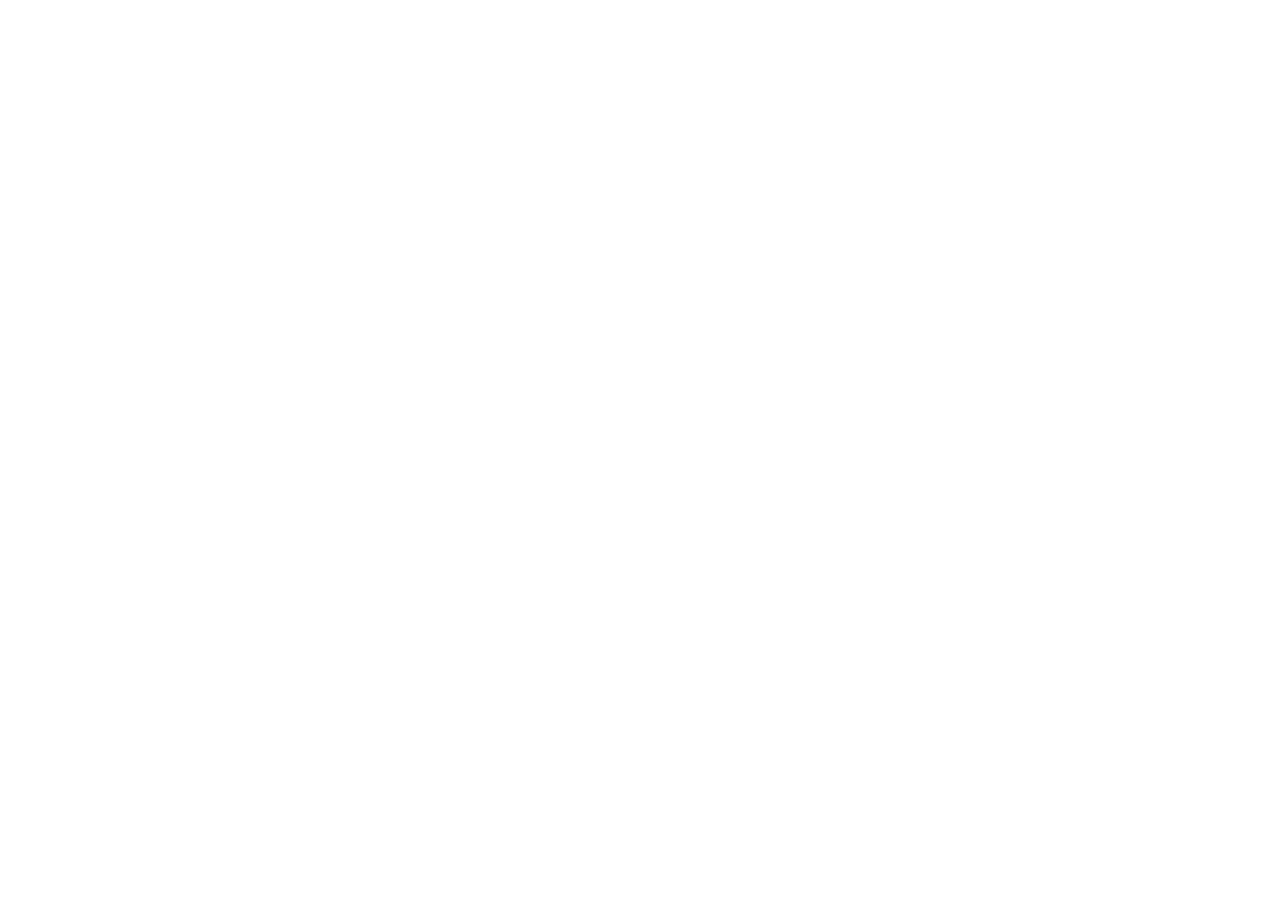
==== index.html @ 3950b856 "init project" ====
<!DOCTYPE html>
<html lang="en">

<head>
    <meta charset="UTF-8">
    <meta name="viewport" content="width=device-width, initial-scale=1.0">
    <title>Document</title>
</head>

<body>

</body>

</html>
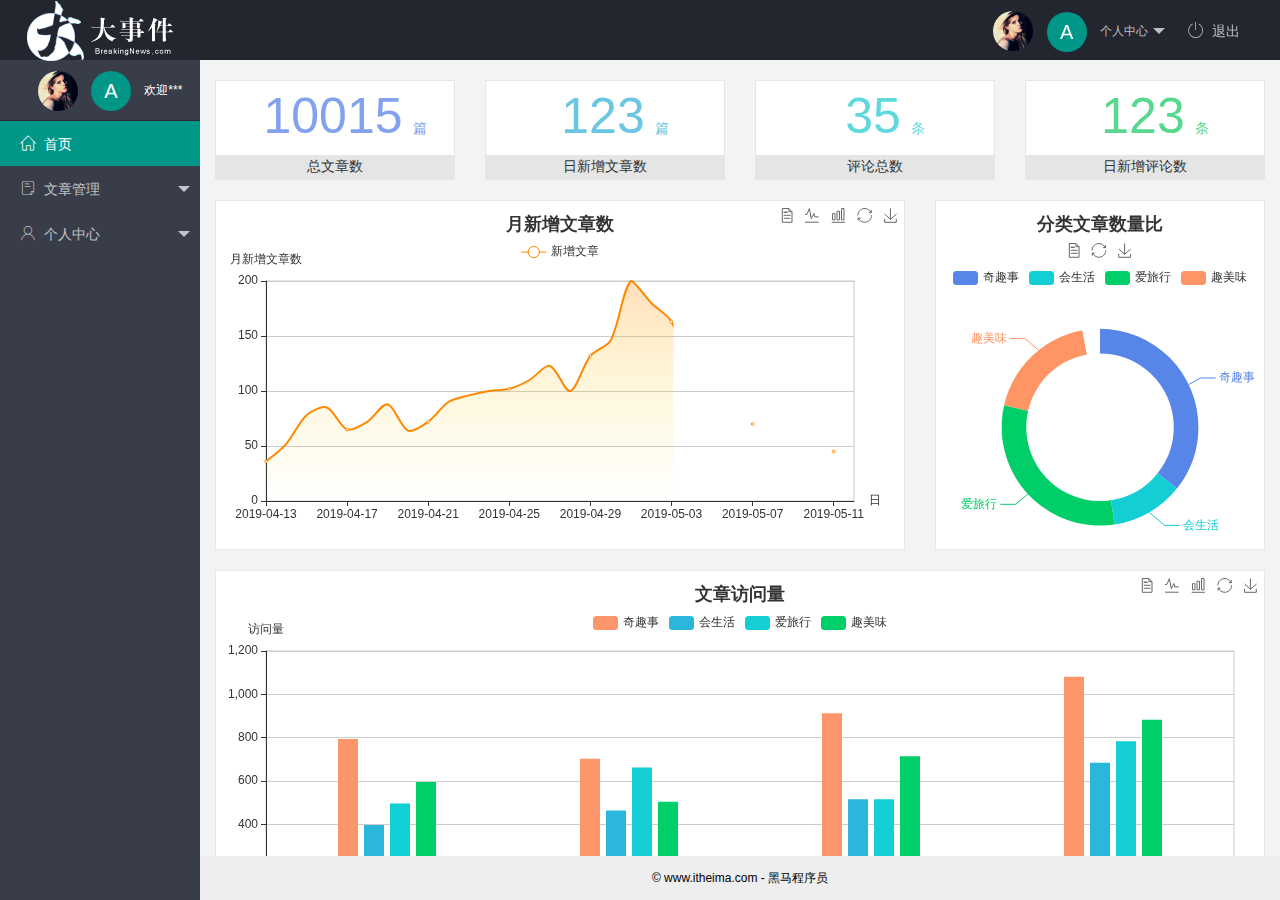
==== commit 49467308: "完成了首页功能开发" ====
--- a/index.html
+++ b/index.html
@@ -4,11 +4,87 @@
 <head>
     <meta charset="UTF-8">
     <meta name="viewport" content="width=device-width, initial-scale=1.0">
-    <title>Document</title>
+    <title>后台管理</title>
+    <!-- 导入layui的样式表 -->
+    <link rel="stylesheet" href="assets/lib/layui/css/layui.css">
+    <!-- 导入字体图标的样式 -->
+    <link rel="stylesheet" href="assets/fonts/iconfont.css">
+    <!-- 导入自己的样式表 -->
+    <link rel="stylesheet" href="assets/css/index.css">
 </head>
 
-<body>
+<body class="layui-layout-body">
+    <div class="layui-layout layui-layout-admin">
+        <div class="layui-header">
+            <div class="layui-logo">
+                <img src="assets/images/logo.png" alt="">
+            </div>
+            <!-- 头部区域（可配合layui已有的水平导航） -->
+            <ul class="layui-nav layui-layout-right">
+                <li class="layui-nav-item">
+                    <a href="javascript:;" class="userinfo">
+                        <img src="assets/images/sample.jpg" class="layui-nav-img">
+                        <span class="text-avatar">A</span> 个人中心
+                    </a>
+                    <dl class="layui-nav-child">
+                        <dd><a href="">基本资料</a></dd>
+                        <dd><a href="">更换头像</a></dd>
+                        <dd><a href="">重置密码</a></dd>
+                    </dl>
+                </li>
+                <li class="layui-nav-item"><a href="javascript:;" id="btnLogout"><span class="iconfont">&#xe865;</span>退出</a></li>
+            </ul>
+        </div>
 
+        <div class="layui-side layui-bg-black">
+            <div class="layui-side-scroll">
+                <!-- 用户头像区域 -->
+                <div class="userinfo">
+                    <img src="assets/images/sample.jpg" class="layui-nav-img">
+                    <span class="text-avatar">A</span>
+                    <span class="welcome">欢迎***</span>
+                </div>
+                <!-- 左侧导航区域（可配合layui已有的垂直导航） -->
+                <ul class="layui-nav layui-nav-tree" lay-filter="test" lay-shrink="all">
+                    <li class="layui-nav-item layui-this"><a href="home/dashboard.html" target="fm"><span class="iconfont">&#xe6a9;</span>首页</a></li>
+                    <li class="layui-nav-item">
+                        <a class="" href="javascript:;"><span class="iconfont">&#xe615;</span>文章管理</a>
+                        <dl class="layui-nav-child">
+                            <dd><a href="javascript:;"><i class="layui-icon layui-icon-app"></i> 文章类别</a></dd>
+                            <dd><a href="javascript:;"><i class="layui-icon layui-icon-app"></i>文章列表</a></dd>
+                            <dd><a href="javascript:;"><i class="layui-icon layui-icon-app"></i>发布文章</a></dd>
+                        </dl>
+                    </li>
+                    <li class="layui-nav-item">
+                        <a href="javascript:;"><span class="iconfont">&#xe614;</span>个人中心</a>
+                        <dl class="layui-nav-child">
+                            <dd><a href="javascript:;"><i class="layui-icon layui-icon-app"></i>基本资料</a></dd>
+                            <dd><a href="javascript:;"><i class="layui-icon layui-icon-app"></i>更换头像</a></dd>
+                            <dd><a href="javascript:;"><i class="layui-icon layui-icon-app"></i>重置密码</a></dd>
+                        </dl>
+                    </li>
+                </ul>
+            </div>
+        </div>
+
+        <div class="layui-body">
+            <!-- 内容主体区域 -->
+            <iframe name="fm" src="home/dashboard.html" frameborder="0"></iframe>
+        </div>
+
+        <div class="layui-footer">
+            <!-- 底部固定区域 -->
+            © www.itheima.com - 黑马程序员
+        </div>
+    </div>
+    <!-- 导入layui的js文件 -->
+    <script src="assets/lib/layui/layui.all.js"></script>
+    <!-- 导入jQuery的文件 -->
+    <script src="assets/lib/jquery.js"></script>
+    <!-- 导入自己封装的baseAPI文件 -->
+    <script src="assets/js/baseAPI.js"></script>
+    <!-- 导入自己的js文件 -->
+    <script src="assets/js/index.js"></script>
 </body>
 
 </html>--- a/assets/lib/layui/css/layui.css
+++ b/assets/lib/layui/css/layui.css
@@ -0,0 +1,2 @@
+/** layui-v2.5.5 MIT License By https://www.layui.com */
+ .layui-inline,img{display:inline-block;vertical-align:middle}h1,h2,h3,h4,h5,h6{font-weight:400}.layui-edge,.layui-header,.layui-inline,.layui-main{position:relative}.layui-body,.layui-edge,.layui-elip{overflow:hidden}.layui-btn,.layui-edge,.layui-inline,img{vertical-align:middle}.layui-btn,.layui-disabled,.layui-icon,.layui-unselect{-moz-user-select:none;-webkit-user-select:none;-ms-user-select:none}.layui-elip,.layui-form-checkbox span,.layui-form-pane .layui-form-label{text-overflow:ellipsis;white-space:nowrap}.layui-breadcrumb,.layui-tree-btnGroup{visibility:hidden}blockquote,body,button,dd,div,dl,dt,form,h1,h2,h3,h4,h5,h6,input,li,ol,p,pre,td,textarea,th,ul{margin:0;padding:0;-webkit-tap-highlight-color:rgba(0,0,0,0)}a:active,a:hover{outline:0}img{border:none}li{list-style:none}table{border-collapse:collapse;border-spacing:0}h4,h5,h6{font-size:100%}button,input,optgroup,option,select,textarea{font-family:inherit;font-size:inherit;font-style:inherit;font-weight:inherit;outline:0}pre{white-space:pre-wrap;white-space:-moz-pre-wrap;white-space:-pre-wrap;white-space:-o-pre-wrap;word-wrap:break-word}body{line-height:24px;font:14px Helvetica Neue,Helvetica,PingFang SC,Tahoma,Arial,sans-serif}hr{height:1px;margin:10px 0;border:0;clear:both}a{color:#333;text-decoration:none}a:hover{color:#777}a cite{font-style:normal;*cursor:pointer}.layui-border-box,.layui-border-box *{box-sizing:border-box}.layui-box,.layui-box *{box-sizing:content-box}.layui-clear{clear:both;*zoom:1}.layui-clear:after{content:'\20';clear:both;*zoom:1;display:block;height:0}.layui-inline{*display:inline;*zoom:1}.layui-edge{display:inline-block;width:0;height:0;border-width:6px;border-style:dashed;border-color:transparent}.layui-edge-top{top:-4px;border-bottom-color:#999;border-bottom-style:solid}.layui-edge-right{border-left-color:#999;border-left-style:solid}.layui-edge-bottom{top:2px;border-top-color:#999;border-top-style:solid}.layui-edge-left{border-right-color:#999;border-right-style:solid}.layui-disabled,.layui-disabled:hover{color:#d2d2d2!important;cursor:not-allowed!important}.layui-circle{border-radius:100%}.layui-show{display:block!important}.layui-hide{display:none!important}@font-face{font-family:layui-icon;src:url(../font/iconfont.eot?v=250);src:url(../font/iconfont.eot?v=250#iefix) format('embedded-opentype'),url(../font/iconfont.woff2?v=250) format('woff2'),url(../font/iconfont.woff?v=250) format('woff'),url(../font/iconfont.ttf?v=250) format('truetype'),url(../font/iconfont.svg?v=250#layui-icon) format('svg')}.layui-icon{font-family:layui-icon!important;font-size:16px;font-style:normal;-webkit-font-smoothing:antialiased;-moz-osx-font-smoothing:grayscale}.layui-icon-reply-fill:before{content:"\e611"}.layui-icon-set-fill:before{content:"\e614"}.layui-icon-menu-fill:before{content:"\e60f"}.layui-icon-search:before{content:"\e615"}.layui-icon-share:before{content:"\e641"}.layui-icon-set-sm:before{content:"\e620"}.layui-icon-engine:before{content:"\e628"}.layui-icon-close:before{content:"\1006"}.layui-icon-close-fill:before{content:"\1007"}.layui-icon-chart-screen:before{content:"\e629"}.layui-icon-star:before{content:"\e600"}.layui-icon-circle-dot:before{content:"\e617"}.layui-icon-chat:before{content:"\e606"}.layui-icon-release:before{content:"\e609"}.layui-icon-list:before{content:"\e60a"}.layui-icon-chart:before{content:"\e62c"}.layui-icon-ok-circle:before{content:"\1005"}.layui-icon-layim-theme:before{content:"\e61b"}.layui-icon-table:before{content:"\e62d"}.layui-icon-right:before{content:"\e602"}.layui-icon-left:before{content:"\e603"}.layui-icon-cart-simple:before{content:"\e698"}.layui-icon-face-cry:before{content:"\e69c"}.layui-icon-face-smile:before{content:"\e6af"}.layui-icon-survey:before{content:"\e6b2"}.layui-icon-tree:before{content:"\e62e"}.layui-icon-upload-circle:before{content:"\e62f"}.layui-icon-add-circle:before{content:"\e61f"}.layui-icon-download-circle:before{content:"\e601"}.layui-icon-templeate-1:before{content:"\e630"}.layui-icon-util:before{content:"\e631"}.layui-icon-face-surprised:before{content:"\e664"}.layui-icon-edit:before{content:"\e642"}.layui-icon-speaker:before{content:"\e645"}.layui-icon-down:before{content:"\e61a"}.layui-icon-file:before{content:"\e621"}.layui-icon-layouts:before{content:"\e632"}.layui-icon-rate-half:before{content:"\e6c9"}.layui-icon-add-circle-fine:before{content:"\e608"}.layui-icon-prev-circle:before{content:"\e633"}.layui-icon-read:before{content:"\e705"}.layui-icon-404:before{content:"\e61c"}.layui-icon-carousel:before{content:"\e634"}.layui-icon-help:before{content:"\e607"}.layui-icon-code-circle:before{content:"\e635"}.layui-icon-water:before{content:"\e636"}.layui-icon-username:before{content:"\e66f"}.layui-icon-find-fill:before{content:"\e670"}.layui-icon-about:before{content:"\e60b"}.layui-icon-location:before{content:"\e715"}.layui-icon-up:before{content:"\e619"}.layui-icon-pause:before{content:"\e651"}.layui-icon-date:before{content:"\e637"}.layui-icon-layim-uploadfile:before{content:"\e61d"}.layui-icon-delete:before{content:"\e640"}.layui-icon-play:before{content:"\e652"}.layui-icon-top:before{content:"\e604"}.layui-icon-friends:before{content:"\e612"}.layui-icon-refresh-3:before{content:"\e9aa"}.layui-icon-ok:before{content:"\e605"}.layui-icon-layer:before{content:"\e638"}.layui-icon-face-smile-fine:before{content:"\e60c"}.layui-icon-dollar:before{content:"\e659"}.layui-icon-group:before{content:"\e613"}.layui-icon-layim-download:before{content:"\e61e"}.layui-icon-picture-fine:before{content:"\e60d"}.layui-icon-link:before{content:"\e64c"}.layui-icon-diamond:before{content:"\e735"}.layui-icon-log:before{content:"\e60e"}.layui-icon-rate-solid:before{content:"\e67a"}.layui-icon-fonts-del:before{content:"\e64f"}.layui-icon-unlink:before{content:"\e64d"}.layui-icon-fonts-clear:before{content:"\e639"}.layui-icon-triangle-r:before{content:"\e623"}.layui-icon-circle:before{content:"\e63f"}.layui-icon-radio:before{content:"\e643"}.layui-icon-align-center:before{content:"\e647"}.layui-icon-align-right:before{content:"\e648"}.layui-icon-align-left:before{content:"\e649"}.layui-icon-loading-1:before{content:"\e63e"}.layui-icon-return:before{content:"\e65c"}.layui-icon-fonts-strong:before{content:"\e62b"}.layui-icon-upload:before{content:"\e67c"}.layui-icon-dialogue:before{content:"\e63a"}.layui-icon-video:before{content:"\e6ed"}.layui-icon-headset:before{content:"\e6fc"}.layui-icon-cellphone-fine:before{content:"\e63b"}.layui-icon-add-1:before{content:"\e654"}.layui-icon-face-smile-b:before{content:"\e650"}.layui-icon-fonts-html:before{content:"\e64b"}.layui-icon-form:before{content:"\e63c"}.layui-icon-cart:before{content:"\e657"}.layui-icon-camera-fill:before{content:"\e65d"}.layui-icon-tabs:before{content:"\e62a"}.layui-icon-fonts-code:before{content:"\e64e"}.layui-icon-fire:before{content:"\e756"}.layui-icon-set:before{content:"\e716"}.layui-icon-fonts-u:before{content:"\e646"}.layui-icon-triangle-d:before{content:"\e625"}.layui-icon-tips:before{content:"\e702"}.layui-icon-picture:before{content:"\e64a"}.layui-icon-more-vertical:before{content:"\e671"}.layui-icon-flag:before{content:"\e66c"}.layui-icon-loading:before{content:"\e63d"}.layui-icon-fonts-i:before{content:"\e644"}.layui-icon-refresh-1:before{content:"\e666"}.layui-icon-rmb:before{content:"\e65e"}.layui-icon-home:before{content:"\e68e"}.layui-icon-user:before{content:"\e770"}.layui-icon-notice:before{content:"\e667"}.layui-icon-login-weibo:before{content:"\e675"}.layui-icon-voice:before{content:"\e688"}.layui-icon-upload-drag:before{content:"\e681"}.layui-icon-login-qq:before{content:"\e676"}.layui-icon-snowflake:before{content:"\e6b1"}.layui-icon-file-b:before{content:"\e655"}.layui-icon-template:before{content:"\e663"}.layui-icon-auz:before{content:"\e672"}.layui-icon-console:before{content:"\e665"}.layui-icon-app:before{content:"\e653"}.layui-icon-prev:before{content:"\e65a"}.layui-icon-website:before{content:"\e7ae"}.layui-icon-next:before{content:"\e65b"}.layui-icon-component:before{content:"\e857"}.layui-icon-more:before{content:"\e65f"}.layui-icon-login-wechat:before{content:"\e677"}.layui-icon-shrink-right:before{content:"\e668"}.layui-icon-spread-left:before{content:"\e66b"}.layui-icon-camera:before{content:"\e660"}.layui-icon-note:before{content:"\e66e"}.layui-icon-refresh:before{content:"\e669"}.layui-icon-female:before{content:"\e661"}.layui-icon-male:before{content:"\e662"}.layui-icon-password:before{content:"\e673"}.layui-icon-senior:before{content:"\e674"}.layui-icon-theme:before{content:"\e66a"}.layui-icon-tread:before{content:"\e6c5"}.layui-icon-praise:before{content:"\e6c6"}.layui-icon-star-fill:before{content:"\e658"}.layui-icon-rate:before{content:"\e67b"}.layui-icon-template-1:before{content:"\e656"}.layui-icon-vercode:before{content:"\e679"}.layui-icon-cellphone:before{content:"\e678"}.layui-icon-screen-full:before{content:"\e622"}.layui-icon-screen-restore:before{content:"\e758"}.layui-icon-cols:before{content:"\e610"}.layui-icon-export:before{content:"\e67d"}.layui-icon-print:before{content:"\e66d"}.layui-icon-slider:before{content:"\e714"}.layui-icon-addition:before{content:"\e624"}.layui-icon-subtraction:before{content:"\e67e"}.layui-icon-service:before{content:"\e626"}.layui-icon-transfer:before{content:"\e691"}.layui-main{width:1140px;margin:0 auto}.layui-header{z-index:1000;height:60px}.layui-header a:hover{transition:all .5s;-webkit-transition:all .5s}.layui-side{position:fixed;left:0;top:0;bottom:0;z-index:999;width:200px;overflow-x:hidden}.layui-side-scroll{position:relative;width:220px;height:100%;overflow-x:hidden}.layui-body{position:absolute;left:200px;right:0;top:0;bottom:0;z-index:998;width:auto;overflow-y:auto;box-sizing:border-box}.layui-layout-body{overflow:hidden}.layui-layout-admin .layui-header{background-color:#23262E}.layui-layout-admin .layui-side{top:60px;width:200px;overflow-x:hidden}.layui-layout-admin .layui-body{position:fixed;top:60px;bottom:44px}.layui-layout-admin .layui-main{width:auto;margin:0 15px}.layui-layout-admin .layui-footer{position:fixed;left:200px;right:0;bottom:0;height:44px;line-height:44px;padding:0 15px;background-color:#eee}.layui-layout-admin .layui-logo{position:absolute;left:0;top:0;width:200px;height:100%;line-height:60px;text-align:center;color:#009688;font-size:16px}.layui-layout-admin .layui-header .layui-nav{background:0 0}.layui-layout-left{position:absolute!important;left:200px;top:0}.layui-layout-right{position:absolute!important;right:0;top:0}.layui-container{position:relative;margin:0 auto;padding:0 15px;box-sizing:border-box}.layui-fluid{position:relative;margin:0 auto;padding:0 15px}.layui-row:after,.layui-row:before{content:'';display:block;clear:both}.layui-col-lg1,.layui-col-lg10,.layui-col-lg11,.layui-col-lg12,.layui-col-lg2,.layui-col-lg3,.layui-col-lg4,.layui-col-lg5,.layui-col-lg6,.layui-col-lg7,.layui-col-lg8,.layui-col-lg9,.layui-col-md1,.layui-col-md10,.layui-col-md11,.layui-col-md12,.layui-col-md2,.layui-col-md3,.layui-col-md4,.layui-col-md5,.layui-col-md6,.layui-col-md7,.layui-col-md8,.layui-col-md9,.layui-col-sm1,.layui-col-sm10,.layui-col-sm11,.layui-col-sm12,.layui-col-sm2,.layui-col-sm3,.layui-col-sm4,.layui-col-sm5,.layui-col-sm6,.layui-col-sm7,.layui-col-sm8,.layui-col-sm9,.layui-col-xs1,.layui-col-xs10,.layui-col-xs11,.layui-col-xs12,.layui-col-xs2,.layui-col-xs3,.layui-col-xs4,.layui-col-xs5,.layui-col-xs6,.layui-col-xs7,.layui-col-xs8,.layui-col-xs9{position:relative;display:block;box-sizing:border-box}.layui-col-xs1,.layui-col-xs10,.layui-col-xs11,.layui-col-xs12,.layui-col-xs2,.layui-col-xs3,.layui-col-xs4,.layui-col-xs5,.layui-col-xs6,.layui-col-xs7,.layui-col-xs8,.layui-col-xs9{float:left}.layui-col-xs1{width:8.33333333%}.layui-col-xs2{width:16.66666667%}.layui-col-xs3{width:25%}.layui-col-xs4{width:33.33333333%}.layui-col-xs5{width:41.66666667%}.layui-col-xs6{width:50%}.layui-col-xs7{width:58.33333333%}.layui-col-xs8{width:66.66666667%}.layui-col-xs9{width:75%}.layui-col-xs10{width:83.33333333%}.layui-col-xs11{width:91.66666667%}.layui-col-xs12{width:100%}.layui-col-xs-offset1{margin-left:8.33333333%}.layui-col-xs-offset2{margin-left:16.66666667%}.layui-col-xs-offset3{margin-left:25%}.layui-col-xs-offset4{margin-left:33.33333333%}.layui-col-xs-offset5{margin-left:41.66666667%}.layui-col-xs-offset6{margin-left:50%}.layui-col-xs-offset7{margin-left:58.33333333%}.layui-col-xs-offset8{margin-left:66.66666667%}.layui-col-xs-offset9{margin-left:75%}.layui-col-xs-offset10{margin-left:83.33333333%}.layui-col-xs-offset11{margin-left:91.66666667%}.layui-col-xs-offset12{margin-left:100%}@media screen and (max-width:768px){.layui-hide-xs{display:none!important}.layui-show-xs-block{display:block!important}.layui-show-xs-inline{display:inline!important}.layui-show-xs-inline-block{display:inline-block!important}}@media screen and (min-width:768px){.layui-container{width:750px}.layui-hide-sm{display:none!important}.layui-show-sm-block{display:block!important}.layui-show-sm-inline{display:inline!important}.layui-show-sm-inline-block{display:inline-block!important}.layui-col-sm1,.layui-col-sm10,.layui-col-sm11,.layui-col-sm12,.layui-col-sm2,.layui-col-sm3,.layui-col-sm4,.layui-col-sm5,.layui-col-sm6,.layui-col-sm7,.layui-col-sm8,.layui-col-sm9{float:left}.layui-col-sm1{width:8.33333333%}.layui-col-sm2{width:16.66666667%}.layui-col-sm3{width:25%}.layui-col-sm4{width:33.33333333%}.layui-col-sm5{width:41.66666667%}.layui-col-sm6{width:50%}.layui-col-sm7{width:58.33333333%}.layui-col-sm8{width:66.66666667%}.layui-col-sm9{width:75%}.layui-col-sm10{width:83.33333333%}.layui-col-sm11{width:91.66666667%}.layui-col-sm12{width:100%}.layui-col-sm-offset1{margin-left:8.33333333%}.layui-col-sm-offset2{margin-left:16.66666667%}.layui-col-sm-offset3{margin-left:25%}.layui-col-sm-offset4{margin-left:33.33333333%}.layui-col-sm-offset5{margin-left:41.66666667%}.layui-col-sm-offset6{margin-left:50%}.layui-col-sm-offset7{margin-left:58.33333333%}.layui-col-sm-offset8{margin-left:66.66666667%}.layui-col-sm-offset9{margin-left:75%}.layui-col-sm-offset10{margin-left:83.33333333%}.layui-col-sm-offset11{margin-left:91.66666667%}.layui-col-sm-offset12{margin-left:100%}}@media screen and (min-width:992px){.layui-container{width:970px}.layui-hide-md{display:none!important}.layui-show-md-block{display:block!important}.layui-show-md-inline{display:inline!important}.layui-show-md-inline-block{display:inline-block!important}.layui-col-md1,.layui-col-md10,.layui-col-md11,.layui-col-md12,.layui-col-md2,.layui-col-md3,.layui-col-md4,.layui-col-md5,.layui-col-md6,.layui-col-md7,.layui-col-md8,.layui-col-md9{float:left}.layui-col-md1{width:8.33333333%}.layui-col-md2{width:16.66666667%}.layui-col-md3{width:25%}.layui-col-md4{width:33.33333333%}.layui-col-md5{width:41.66666667%}.layui-col-md6{width:50%}.layui-col-md7{width:58.33333333%}.layui-col-md8{width:66.66666667%}.layui-col-md9{width:75%}.layui-col-md10{width:83.33333333%}.layui-col-md11{width:91.66666667%}.layui-col-md12{width:100%}.layui-col-md-offset1{margin-left:8.33333333%}.layui-col-md-offset2{margin-left:16.66666667%}.layui-col-md-offset3{margin-left:25%}.layui-col-md-offset4{margin-left:33.33333333%}.layui-col-md-offset5{margin-left:41.66666667%}.layui-col-md-offset6{margin-left:50%}.layui-col-md-offset7{margin-left:58.33333333%}.layui-col-md-offset8{margin-left:66.66666667%}.layui-col-md-offset9{margin-left:75%}.layui-col-md-offset10{margin-left:83.33333333%}.layui-col-md-offset11{margin-left:91.66666667%}.layui-col-md-offset12{margin-left:100%}}@media screen and (min-width:1200px){.layui-container{width:1170px}.layui-hide-lg{display:none!important}.layui-show-lg-block{display:block!important}.layui-show-lg-inline{display:inline!important}.layui-show-lg-inline-block{display:inline-block!important}.layui-col-lg1,.layui-col-lg10,.layui-col-lg11,.layui-col-lg12,.layui-col-lg2,.layui-col-lg3,.layui-col-lg4,.layui-col-lg5,.layui-col-lg6,.layui-col-lg7,.layui-col-lg8,.layui-col-lg9{float:left}.layui-col-lg1{width:8.33333333%}.layui-col-lg2{width:16.66666667%}.layui-col-lg3{width:25%}.layui-col-lg4{width:33.33333333%}.layui-col-lg5{width:41.66666667%}.layui-col-lg6{width:50%}.layui-col-lg7{width:58.33333333%}.layui-col-lg8{width:66.66666667%}.layui-col-lg9{width:75%}.layui-col-lg10{width:83.33333333%}.layui-col-lg11{width:91.66666667%}.layui-col-lg12{width:100%}.layui-col-lg-offset1{margin-left:8.33333333%}.layui-col-lg-offset2{margin-left:16.66666667%}.layui-col-lg-offset3{margin-left:25%}.layui-col-lg-offset4{margin-left:33.33333333%}.layui-col-lg-offset5{margin-left:41.66666667%}.layui-col-lg-offset6{margin-left:50%}.layui-col-lg-offset7{margin-left:58.33333333%}.layui-col-lg-offset8{margin-left:66.66666667%}.layui-col-lg-offset9{margin-left:75%}.layui-col-lg-offset10{margin-left:83.33333333%}.layui-col-lg-offset11{margin-left:91.66666667%}.layui-col-lg-offset12{margin-left:100%}}.layui-col-space1{margin:-.5px}.layui-col-space1>*{padding:.5px}.layui-col-space3{margin:-1.5px}.layui-col-space3>*{padding:1.5px}.layui-col-space5{margin:-2.5px}.layui-col-space5>*{padding:2.5px}.layui-col-space8{margin:-3.5px}.layui-col-space8>*{padding:3.5px}.layui-col-space10{margin:-5px}.layui-col-space10>*{padding:5px}.layui-col-space12{margin:-6px}.layui-col-space12>*{padding:6px}.layui-col-space15{margin:-7.5px}.layui-col-space15>*{padding:7.5px}.layui-col-space18{margin:-9px}.layui-col-space18>*{padding:9px}.layui-col-space20{margin:-10px}.layui-col-space20>*{padding:10px}.layui-col-space22{margin:-11px}.layui-col-space22>*{padding:11px}.layui-col-space25{margin:-12.5px}.layui-col-space25>*{padding:12.5px}.layui-col-space30{margin:-15px}.layui-col-space30>*{padding:15px}.layui-btn,.layui-input,.layui-select,.layui-textarea,.layui-upload-button{outline:0;-webkit-appearance:none;transition:all .3s;-webkit-transition:all .3s;box-sizing:border-box}.layui-elem-quote{margin-bottom:10px;padding:15px;line-height:22px;border-left:5px solid #009688;border-radius:0 2px 2px 0;background-color:#f2f2f2}.layui-quote-nm{border-style:solid;border-width:1px 1px 1px 5px;background:0 0}.layui-elem-field{margin-bottom:10px;padding:0;border-width:1px;border-style:solid}.layui-elem-field legend{margin-left:20px;padding:0 10px;font-size:20px;font-weight:300}.layui-field-title{margin:10px 0 20px;border-width:1px 0 0}.layui-field-box{padding:10px 15px}.layui-field-title .layui-field-box{padding:10px 0}.layui-progress{position:relative;height:6px;border-radius:20px;background-color:#e2e2e2}.layui-progress-bar{position:absolute;left:0;top:0;width:0;max-width:100%;height:6px;border-radius:20px;text-align:right;background-color:#5FB878;transition:all .3s;-webkit-transition:all .3s}.layui-progress-big,.layui-progress-big .layui-progress-bar{height:18px;line-height:18px}.layui-progress-text{position:relative;top:-20px;line-height:18px;font-size:12px;color:#666}.layui-progress-big .layui-progress-text{position:static;padding:0 10px;color:#fff}.layui-collapse{border-width:1px;border-style:solid;border-radius:2px}.layui-colla-content,.layui-colla-item{border-top-width:1px;border-top-style:solid}.layui-colla-item:first-child{border-top:none}.layui-colla-title{position:relative;height:42px;line-height:42px;padding:0 15px 0 35px;color:#333;background-color:#f2f2f2;cursor:pointer;font-size:14px;overflow:hidden}.layui-colla-content{display:none;padding:10px 15px;line-height:22px;color:#666}.layui-colla-icon{position:absolute;left:15px;top:0;font-size:14px}.layui-card{margin-bottom:15px;border-radius:2px;background-color:#fff;box-shadow:0 1px 2px 0 rgba(0,0,0,.05)}.layui-card:last-child{margin-bottom:0}.layui-card-header{position:relative;height:42px;line-height:42px;padding:0 15px;border-bottom:1px solid #f6f6f6;color:#333;border-radius:2px 2px 0 0;font-size:14px}.layui-bg-black,.layui-bg-blue,.layui-bg-cyan,.layui-bg-green,.layui-bg-orange,.layui-bg-red{color:#fff!important}.layui-card-body{position:relative;padding:10px 15px;line-height:24px}.layui-card-body[pad15]{padding:15px}.layui-card-body[pad20]{padding:20px}.layui-card-body .layui-table{margin:5px 0}.layui-card .layui-tab{margin:0}.layui-panel-window{position:relative;padding:15px;border-radius:0;border-top:5px solid #E6E6E6;background-color:#fff}.layui-auxiliar-moving{position:fixed;left:0;right:0;top:0;bottom:0;width:100%;height:100%;background:0 0;z-index:9999999999}.layui-form-label,.layui-form-mid,.layui-form-select,.layui-input-block,.layui-input-inline,.layui-textarea{position:relative}.layui-bg-red{background-color:#FF5722!important}.layui-bg-orange{background-color:#FFB800!important}.layui-bg-green{background-color:#009688!important}.layui-bg-cyan{background-color:#2F4056!important}.layui-bg-blue{background-color:#1E9FFF!important}.layui-bg-black{background-color:#393D49!important}.layui-bg-gray{background-color:#eee!important;color:#666!important}.layui-badge-rim,.layui-colla-content,.layui-colla-item,.layui-collapse,.layui-elem-field,.layui-form-pane .layui-form-item[pane],.layui-form-pane .layui-form-label,.layui-input,.layui-layedit,.layui-layedit-tool,.layui-quote-nm,.layui-select,.layui-tab-bar,.layui-tab-card,.layui-tab-title,.layui-tab-title .layui-this:after,.layui-textarea{border-color:#e6e6e6}.layui-timeline-item:before,hr{background-color:#e6e6e6}.layui-text{line-height:22px;font-size:14px;color:#666}.layui-text h1,.layui-text h2,.layui-text h3{font-weight:500;color:#333}.layui-text h1{font-size:30px}.layui-text h2{font-size:24px}.layui-text h3{font-size:18px}.layui-text a:not(.layui-btn){color:#01AAED}.layui-text a:not(.layui-btn):hover{text-decoration:underline}.layui-text ul{padding:5px 0 5px 15px}.layui-text ul li{margin-top:5px;list-style-type:disc}.layui-text em,.layui-word-aux{color:#999!important;padding:0 5px!important}.layui-btn{display:inline-block;height:38px;line-height:38px;padding:0 18px;background-color:#009688;color:#fff;white-space:nowrap;text-align:center;font-size:14px;border:none;border-radius:2px;cursor:pointer}.layui-btn:hover{opacity:.8;filter:alpha(opacity=80);color:#fff}.layui-btn:active{opacity:1;filter:alpha(opacity=100)}.layui-btn+.layui-btn{margin-left:10px}.layui-btn-container{font-size:0}.layui-btn-container .layui-btn{margin-right:10px;margin-bottom:10px}.layui-btn-container .layui-btn+.layui-btn{margin-left:0}.layui-table .layui-btn-container .layui-btn{margin-bottom:9px}.layui-btn-radius{border-radius:100px}.layui-btn .layui-icon{margin-right:3px;font-size:18px;vertical-align:bottom;vertical-align:middle\9}.layui-btn-primary{border:1px solid #C9C9C9;background-color:#fff;color:#555}.layui-btn-primary:hover{border-color:#009688;color:#333}.layui-btn-normal{background-color:#1E9FFF}.layui-btn-warm{background-color:#FFB800}.layui-btn-danger{background-color:#FF5722}.layui-btn-checked{background-color:#5FB878}.layui-btn-disabled,.layui-btn-disabled:active,.layui-btn-disabled:hover{border:1px solid #e6e6e6;background-color:#FBFBFB;color:#C9C9C9;cursor:not-allowed;opacity:1}.layui-btn-lg{height:44px;line-height:44px;padding:0 25px;font-size:16px}.layui-btn-sm{height:30px;line-height:30px;padding:0 10px;font-size:12px}.layui-btn-sm i{font-size:16px!important}.layui-btn-xs{height:22px;line-height:22px;padding:0 5px;font-size:12px}.layui-btn-xs i{font-size:14px!important}.layui-btn-group{display:inline-block;vertical-align:middle;font-size:0}.layui-btn-group .layui-btn{margin-left:0!important;margin-right:0!important;border-left:1px solid rgba(255,255,255,.5);border-radius:0}.layui-btn-group .layui-btn-primary{border-left:none}.layui-btn-group .layui-btn-primary:hover{border-color:#C9C9C9;color:#009688}.layui-btn-group .layui-btn:first-child{border-left:none;border-radius:2px 0 0 2px}.layui-btn-group .layui-btn-primary:first-child{border-left:1px solid #c9c9c9}.layui-btn-group .layui-btn:last-child{border-radius:0 2px 2px 0}.layui-btn-group .layui-btn+.layui-btn{margin-left:0}.layui-btn-group+.layui-btn-group{margin-left:10px}.layui-btn-fluid{width:100%}.layui-input,.layui-select,.layui-textarea{height:38px;line-height:1.3;line-height:38px\9;border-width:1px;border-style:solid;background-color:#fff;border-radius:2px}.layui-input::-webkit-input-placeholder,.layui-select::-webkit-input-placeholder,.layui-textarea::-webkit-input-placeholder{line-height:1.3}.layui-input,.layui-textarea{display:block;width:100%;padding-left:10px}.layui-input:hover,.layui-textarea:hover{border-color:#D2D2D2!important}.layui-input:focus,.layui-textarea:focus{border-color:#C9C9C9!important}.layui-textarea{min-height:100px;height:auto;line-height:20px;padding:6px 10px;resize:vertical}.layui-select{padding:0 10px}.layui-form input[type=checkbox],.layui-form input[type=radio],.layui-form select{display:none}.layui-form [lay-ignore]{display:initial}.layui-form-item{margin-bottom:15px;clear:both;*zoom:1}.layui-form-item:after{content:'\20';clear:both;*zoom:1;display:block;height:0}.layui-form-label{float:left;display:block;padding:9px 15px;width:80px;font-weight:400;line-height:20px;text-align:right}.layui-form-label-col{display:block;float:none;padding:9px 0;line-height:20px;text-align:left}.layui-form-item .layui-inline{margin-bottom:5px;margin-right:10px}.layui-input-block{margin-left:110px;min-height:36px}.layui-input-inline{display:inline-block;vertical-align:middle}.layui-form-item .layui-input-inline{float:left;width:190px;margin-right:10px}.layui-form-text .layui-input-inline{width:auto}.layui-form-mid{float:left;display:block;padding:9px 0!important;line-height:20px;margin-right:10px}.layui-form-danger+.layui-form-select .layui-input,.layui-form-danger:focus{border-color:#FF5722!important}.layui-form-select .layui-input{padding-right:30px;cursor:pointer}.layui-form-select .layui-edge{position:absolute;right:10px;top:50%;margin-top:-3px;cursor:pointer;border-width:6px;border-top-color:#c2c2c2;border-top-style:solid;transition:all .3s;-webkit-transition:all .3s}.layui-form-select dl{display:none;position:absolute;left:0;top:42px;padding:5px 0;z-index:899;min-width:100%;border:1px solid #d2d2d2;max-height:300px;overflow-y:auto;background-color:#fff;border-radius:2px;box-shadow:0 2px 4px rgba(0,0,0,.12);box-sizing:border-box}.layui-form-select dl dd,.layui-form-select dl dt{padding:0 10px;line-height:36px;white-space:nowrap;overflow:hidden;text-overflow:ellipsis}.layui-form-select dl dt{font-size:12px;color:#999}.layui-form-select dl dd{cursor:pointer}.layui-form-select dl dd:hover{background-color:#f2f2f2;-webkit-transition:.5s all;transition:.5s all}.layui-form-select .layui-select-group dd{padding-left:20px}.layui-form-select dl dd.layui-select-tips{padding-left:10px!important;color:#999}.layui-form-select dl dd.layui-this{background-color:#5FB878;color:#fff}.layui-form-checkbox,.layui-form-select dl dd.layui-disabled{background-color:#fff}.layui-form-selected dl{display:block}.layui-form-checkbox,.layui-form-checkbox *,.layui-form-switch{display:inline-block;vertical-align:middle}.layui-form-selected .layui-edge{margin-top:-9px;-webkit-transform:rotate(180deg);transform:rotate(180deg);margin-top:-3px\9}:root .layui-form-selected .layui-edge{margin-top:-9px\0/IE9}.layui-form-selectup dl{top:auto;bottom:42px}.layui-select-none{margin:5px 0;text-align:center;color:#999}.layui-select-disabled .layui-disabled{border-color:#eee!important}.layui-select-disabled .layui-edge{border-top-color:#d2d2d2}.layui-form-checkbox{position:relative;height:30px;line-height:30px;margin-right:10px;padding-right:30px;cursor:pointer;font-size:0;-webkit-transition:.1s linear;transition:.1s linear;box-sizing:border-box}.layui-form-checkbox span{padding:0 10px;height:100%;font-size:14px;border-radius:2px 0 0 2px;background-color:#d2d2d2;color:#fff;overflow:hidden}.layui-form-checkbox:hover span{background-color:#c2c2c2}.layui-form-checkbox i{position:absolute;right:0;top:0;width:30px;height:28px;border:1px solid #d2d2d2;border-left:none;border-radius:0 2px 2px 0;color:#fff;font-size:20px;text-align:center}.layui-form-checkbox:hover i{border-color:#c2c2c2;color:#c2c2c2}.layui-form-checked,.layui-form-checked:hover{border-color:#5FB878}.layui-form-checked span,.layui-form-checked:hover span{background-color:#5FB878}.layui-form-checked i,.layui-form-checked:hover i{color:#5FB878}.layui-form-item .layui-form-checkbox{margin-top:4px}.layui-form-checkbox[lay-skin=primary]{height:auto!important;line-height:normal!important;min-width:18px;min-height:18px;border:none!important;margin-right:0;padding-left:28px;padding-right:0;background:0 0}.layui-form-checkbox[lay-skin=primary] span{padding-left:0;padding-right:15px;line-height:18px;background:0 0;color:#666}.layui-form-checkbox[lay-skin=primary] i{right:auto;left:0;width:16px;height:16px;line-height:16px;border:1px solid #d2d2d2;font-size:12px;border-radius:2px;background-color:#fff;-webkit-transition:.1s linear;transition:.1s linear}.layui-form-checkbox[lay-skin=primary]:hover i{border-color:#5FB878;color:#fff}.layui-form-checked[lay-skin=primary] i{border-color:#5FB878!important;background-color:#5FB878;color:#fff}.layui-checkbox-disbaled[lay-skin=primary] span{background:0 0!important;color:#c2c2c2}.layui-checkbox-disbaled[lay-skin=primary]:hover i{border-color:#d2d2d2}.layui-form-item .layui-form-checkbox[lay-skin=primary]{margin-top:10px}.layui-form-switch{position:relative;height:22px;line-height:22px;min-width:35px;padding:0 5px;margin-top:8px;border:1px solid #d2d2d2;border-radius:20px;cursor:pointer;background-color:#fff;-webkit-transition:.1s linear;transition:.1s linear}.layui-form-switch i{position:absolute;left:5px;top:3px;width:16px;height:16px;border-radius:20px;background-color:#d2d2d2;-webkit-transition:.1s linear;transition:.1s linear}.layui-form-switch em{position:relative;top:0;width:25px;margin-left:21px;padding:0!important;text-align:center!important;color:#999!important;font-style:normal!important;font-size:12px}.layui-form-onswitch{border-color:#5FB878;background-color:#5FB878}.layui-checkbox-disbaled,.layui-checkbox-disbaled i{border-color:#e2e2e2!important}.layui-form-onswitch i{left:100%;margin-left:-21px;background-color:#fff}.layui-form-onswitch em{margin-left:5px;margin-right:21px;color:#fff!important}.layui-checkbox-disbaled span{background-color:#e2e2e2!important}.layui-checkbox-disbaled:hover i{color:#fff!important}[lay-radio]{display:none}.layui-form-radio,.layui-form-radio *{display:inline-block;vertical-align:middle}.layui-form-radio{line-height:28px;margin:6px 10px 0 0;padding-right:10px;cursor:pointer;font-size:0}.layui-form-radio *{font-size:14px}.layui-form-radio>i{margin-right:8px;font-size:22px;color:#c2c2c2}.layui-form-radio>i:hover,.layui-form-radioed>i{color:#5FB878}.layui-radio-disbaled>i{color:#e2e2e2!important}.layui-form-pane .layui-form-label{width:110px;padding:8px 15px;height:38px;line-height:20px;border-width:1px;border-style:solid;border-radius:2px 0 0 2px;text-align:center;background-color:#FBFBFB;overflow:hidden;box-sizing:border-box}.layui-form-pane .layui-input-inline{margin-left:-1px}.layui-form-pane .layui-input-block{margin-left:110px;left:-1px}.layui-form-pane .layui-input{border-radius:0 2px 2px 0}.layui-form-pane .layui-form-text .layui-form-label{float:none;width:100%;border-radius:2px;box-sizing:border-box;text-align:left}.layui-form-pane .layui-form-text .layui-input-inline{display:block;margin:0;top:-1px;clear:both}.layui-form-pane .layui-form-text .layui-input-block{margin:0;left:0;top:-1px}.layui-form-pane .layui-form-text .layui-textarea{min-height:100px;border-radius:0 0 2px 2px}.layui-form-pane .layui-form-checkbox{margin:4px 0 4px 10px}.layui-form-pane .layui-form-radio,.layui-form-pane .layui-form-switch{margin-top:6px;margin-left:10px}.layui-form-pane .layui-form-item[pane]{position:relative;border-width:1px;border-style:solid}.layui-form-pane .layui-form-item[pane] .layui-form-label{position:absolute;left:0;top:0;height:100%;border-width:0 1px 0 0}.layui-form-pane .layui-form-item[pane] .layui-input-inline{margin-left:110px}@media screen and (max-width:450px){.layui-form-item .layui-form-label{text-overflow:ellipsis;overflow:hidden;white-space:nowrap}.layui-form-item .layui-inline{display:block;margin-right:0;margin-bottom:20px;clear:both}.layui-form-item .layui-inline:after{content:'\20';clear:both;display:block;height:0}.layui-form-item .layui-input-inline{display:block;float:none;left:-3px;width:auto;margin:0 0 10px 112px}.layui-form-item .layui-input-inline+.layui-form-mid{margin-left:110px;top:-5px;padding:0}.layui-form-item .layui-form-checkbox{margin-right:5px;margin-bottom:5px}}.layui-layedit{border-width:1px;border-style:solid;border-radius:2px}.layui-layedit-tool{padding:3px 5px;border-bottom-width:1px;border-bottom-style:solid;font-size:0}.layedit-tool-fixed{position:fixed;top:0;border-top:1px solid #e2e2e2}.layui-layedit-tool .layedit-tool-mid,.layui-layedit-tool .layui-icon{display:inline-block;vertical-align:middle;text-align:center;font-size:14px}.layui-layedit-tool .layui-icon{position:relative;width:32px;height:30px;line-height:30px;margin:3px 5px;color:#777;cursor:pointer;border-radius:2px}.layui-layedit-tool .layui-icon:hover{color:#393D49}.layui-layedit-tool .layui-icon:active{color:#000}.layui-layedit-tool .layedit-tool-active{background-color:#e2e2e2;color:#000}.layui-layedit-tool .layui-disabled,.layui-layedit-tool .layui-disabled:hover{color:#d2d2d2;cursor:not-allowed}.layui-layedit-tool .layedit-tool-mid{width:1px;height:18px;margin:0 10px;background-color:#d2d2d2}.layedit-tool-html{width:50px!important;font-size:30px!important}.layedit-tool-b,.layedit-tool-code,.layedit-tool-help{font-size:16px!important}.layedit-tool-d,.layedit-tool-face,.layedit-tool-image,.layedit-tool-unlink{font-size:18px!important}.layedit-tool-image input{position:absolute;font-size:0;left:0;top:0;width:100%;height:100%;opacity:.01;filter:Alpha(opacity=1);cursor:pointer}.layui-layedit-iframe iframe{display:block;width:100%}#LAY_layedit_code{overflow:hidden}.layui-laypage{display:inline-block;*display:inline;*zoom:1;vertical-align:middle;margin:10px 0;font-size:0}.layui-laypage>a:first-child,.layui-laypage>a:first-child em{border-radius:2px 0 0 2px}.layui-laypage>a:last-child,.layui-laypage>a:last-child em{border-radius:0 2px 2px 0}.layui-laypage>:first-child{margin-left:0!important}.layui-laypage>:last-child{margin-right:0!important}.layui-laypage a,.layui-laypage button,.layui-laypage input,.layui-laypage select,.layui-laypage span{border:1px solid #e2e2e2}.layui-laypage a,.layui-laypage span{display:inline-block;*display:inline;*zoom:1;vertical-align:middle;padding:0 15px;height:28px;line-height:28px;margin:0 -1px 5px 0;background-color:#fff;color:#333;font-size:12px}.layui-flow-more a *,.layui-laypage input,.layui-table-view select[lay-ignore]{display:inline-block}.layui-laypage a:hover{color:#009688}.layui-laypage em{font-style:normal}.layui-laypage .layui-laypage-spr{color:#999;font-weight:700}.layui-laypage a{text-decoration:none}.layui-laypage .layui-laypage-curr{position:relative}.layui-laypage .layui-laypage-curr em{position:relative;color:#fff}.layui-laypage .layui-laypage-curr .layui-laypage-em{position:absolute;left:-1px;top:-1px;padding:1px;width:100%;height:100%;background-color:#009688}.layui-laypage-em{border-radius:2px}.layui-laypage-next em,.layui-laypage-prev em{font-family:Sim sun;font-size:16px}.layui-laypage .layui-laypage-count,.layui-laypage .layui-laypage-limits,.layui-laypage .layui-laypage-refresh,.layui-laypage .layui-laypage-skip{margin-left:10px;margin-right:10px;padding:0;border:none}.layui-laypage .layui-laypage-limits,.layui-laypage .layui-laypage-refresh{vertical-align:top}.layui-laypage .layui-laypage-refresh i{font-size:18px;cursor:pointer}.layui-laypage select{height:22px;padding:3px;border-radius:2px;cursor:pointer}.layui-laypage .layui-laypage-skip{height:30px;line-height:30px;color:#999}.layui-laypage button,.layui-laypage input{height:30px;line-height:30px;border-radius:2px;vertical-align:top;background-color:#fff;box-sizing:border-box}.layui-laypage input{width:40px;margin:0 10px;padding:0 3px;text-align:center}.layui-laypage input:focus,.layui-laypage select:focus{border-color:#009688!important}.layui-laypage button{margin-left:10px;padding:0 10px;cursor:pointer}.layui-table,.layui-table-view{margin:10px 0}.layui-flow-more{margin:10px 0;text-align:center;color:#999;font-size:14px}.layui-flow-more a{height:32px;line-height:32px}.layui-flow-more a *{vertical-align:top}.layui-flow-more a cite{padding:0 20px;border-radius:3px;background-color:#eee;color:#333;font-style:normal}.layui-flow-more a cite:hover{opacity:.8}.layui-flow-more a i{font-size:30px;color:#737383}.layui-table{width:100%;background-color:#fff;color:#666}.layui-table tr{transition:all .3s;-webkit-transition:all .3s}.layui-table th{text-align:left;font-weight:400}.layui-table tbody tr:hover,.layui-table thead tr,.layui-table-click,.layui-table-header,.layui-table-hover,.layui-table-mend,.layui-table-patch,.layui-table-tool,.layui-table-total,.layui-table-total tr,.layui-table[lay-even] tr:nth-child(even){background-color:#f2f2f2}.layui-table td,.layui-table th,.layui-table-col-set,.layui-table-fixed-r,.layui-table-grid-down,.layui-table-header,.layui-table-page,.layui-table-tips-main,.layui-table-tool,.layui-table-total,.layui-table-view,.layui-table[lay-skin=line],.layui-table[lay-skin=row]{border-width:1px;border-style:solid;border-color:#e6e6e6}.layui-table td,.layui-table th{position:relative;padding:9px 15px;min-height:20px;line-height:20px;font-size:14px}.layui-table[lay-skin=line] td,.layui-table[lay-skin=line] th{border-width:0 0 1px}.layui-table[lay-skin=row] td,.layui-table[lay-skin=row] th{border-width:0 1px 0 0}.layui-table[lay-skin=nob] td,.layui-table[lay-skin=nob] th{border:none}.layui-table img{max-width:100px}.layui-table[lay-size=lg] td,.layui-table[lay-size=lg] th{padding:15px 30px}.layui-table-view .layui-table[lay-size=lg] .layui-table-cell{height:40px;line-height:40px}.layui-table[lay-size=sm] td,.layui-table[lay-size=sm] th{font-size:12px;padding:5px 10px}.layui-table-view .layui-table[lay-size=sm] .layui-table-cell{height:20px;line-height:20px}.layui-table[lay-data]{display:none}.layui-table-box{position:relative;overflow:hidden}.layui-table-view .layui-table{position:relative;width:auto;margin:0}.layui-table-view .layui-table[lay-skin=line]{border-width:0 1px 0 0}.layui-table-view .layui-table[lay-skin=row]{border-width:0 0 1px}.layui-table-view .layui-table td,.layui-table-view .layui-table th{padding:5px 0;border-top:none;border-left:none}.layui-table-view .layui-table th.layui-unselect .layui-table-cell span{cursor:pointer}.layui-table-view .layui-table td{cursor:default}.layui-table-view .layui-table td[data-edit=text]{cursor:text}.layui-table-view .layui-form-checkbox[lay-skin=primary] i{width:18px;height:18px}.layui-table-view .layui-form-radio{line-height:0;padding:0}.layui-table-view .layui-form-radio>i{margin:0;font-size:20px}.layui-table-init{position:absolute;left:0;top:0;width:100%;height:100%;text-align:center;z-index:110}.layui-table-init .layui-icon{position:absolute;left:50%;top:50%;margin:-15px 0 0 -15px;font-size:30px;color:#c2c2c2}.layui-table-header{border-width:0 0 1px;overflow:hidden}.layui-table-header .layui-table{margin-bottom:-1px}.layui-table-tool .layui-inline[lay-event]{position:relative;width:26px;height:26px;padding:5px;line-height:16px;margin-right:10px;text-align:center;color:#333;border:1px solid #ccc;cursor:pointer;-webkit-transition:.5s all;transition:.5s all}.layui-table-tool .layui-inline[lay-event]:hover{border:1px solid #999}.layui-table-tool-temp{padding-right:120px}.layui-table-tool-self{position:absolute;right:17px;top:10px}.layui-table-tool .layui-table-tool-self .layui-inline[lay-event]{margin:0 0 0 10px}.layui-table-tool-panel{position:absolute;top:29px;left:-1px;padding:5px 0;min-width:150px;min-height:40px;border:1px solid #d2d2d2;text-align:left;overflow-y:auto;background-color:#fff;box-shadow:0 2px 4px rgba(0,0,0,.12)}.layui-table-cell,.layui-table-tool-panel li{overflow:hidden;text-overflow:ellipsis;white-space:nowrap}.layui-table-tool-panel li{padding:0 10px;line-height:30px;-webkit-transition:.5s all;transition:.5s all}.layui-table-tool-panel li .layui-form-checkbox[lay-skin=primary]{width:100%;padding-left:28px}.layui-table-tool-panel li:hover{background-color:#f2f2f2}.layui-table-tool-panel li .layui-form-checkbox[lay-skin=primary] i{position:absolute;left:0;top:0}.layui-table-tool-panel li .layui-form-checkbox[lay-skin=primary] span{padding:0}.layui-table-tool .layui-table-tool-self .layui-table-tool-panel{left:auto;right:-1px}.layui-table-col-set{position:absolute;right:0;top:0;width:20px;height:100%;border-width:0 0 0 1px;background-color:#fff}.layui-table-sort{width:10px;height:20px;margin-left:5px;cursor:pointer!important}.layui-table-sort .layui-edge{position:absolute;left:5px;border-width:5px}.layui-table-sort .layui-table-sort-asc{top:3px;border-top:none;border-bottom-style:solid;border-bottom-color:#b2b2b2}.layui-table-sort .layui-table-sort-asc:hover{border-bottom-color:#666}.layui-table-sort .layui-table-sort-desc{bottom:5px;border-bottom:none;border-top-style:solid;border-top-color:#b2b2b2}.layui-table-sort .layui-table-sort-desc:hover{border-top-color:#666}.layui-table-sort[lay-sort=asc] .layui-table-sort-asc{border-bottom-color:#000}.layui-table-sort[lay-sort=desc] .layui-table-sort-desc{border-top-color:#000}.layui-table-cell{height:28px;line-height:28px;padding:0 15px;position:relative;box-sizing:border-box}.layui-table-cell .layui-form-checkbox[lay-skin=primary]{top:-1px;padding:0}.layui-table-cell .layui-table-link{color:#01AAED}.laytable-cell-checkbox,.laytable-cell-numbers,.laytable-cell-radio,.laytable-cell-space{padding:0;text-align:center}.layui-table-body{position:relative;overflow:auto;margin-right:-1px;margin-bottom:-1px}.layui-table-body .layui-none{line-height:26px;padding:15px;text-align:center;color:#999}.layui-table-fixed{position:absolute;left:0;top:0;z-index:101}.layui-table-fixed .layui-table-body{overflow:hidden}.layui-table-fixed-l{box-shadow:0 -1px 8px rgba(0,0,0,.08)}.layui-table-fixed-r{left:auto;right:-1px;border-width:0 0 0 1px;box-shadow:-1px 0 8px rgba(0,0,0,.08)}.layui-table-fixed-r .layui-table-header{position:relative;overflow:visible}.layui-table-mend{position:absolute;right:-49px;top:0;height:100%;width:50px}.layui-table-tool{position:relative;z-index:890;width:100%;min-height:50px;line-height:30px;padding:10px 15px;border-width:0 0 1px}.layui-table-tool .layui-btn-container{margin-bottom:-10px}.layui-table-page,.layui-table-total{border-width:1px 0 0;margin-bottom:-1px;overflow:hidden}.layui-table-page{position:relative;width:100%;padding:7px 7px 0;height:41px;font-size:12px;white-space:nowrap}.layui-table-page>div{height:26px}.layui-table-page .layui-laypage{margin:0}.layui-table-page .layui-laypage a,.layui-table-page .layui-laypage span{height:26px;line-height:26px;margin-bottom:10px;border:none;background:0 0}.layui-table-page .layui-laypage a,.layui-table-page .layui-laypage span.layui-laypage-curr{padding:0 12px}.layui-table-page .layui-laypage span{margin-left:0;padding:0}.layui-table-page .layui-laypage .layui-laypage-prev{margin-left:-7px!important}.layui-table-page .layui-laypage .layui-laypage-curr .layui-laypage-em{left:0;top:0;padding:0}.layui-table-page .layui-laypage button,.layui-table-page .layui-laypage input{height:26px;line-height:26px}.layui-table-page .layui-laypage input{width:40px}.layui-table-page .layui-laypage button{padding:0 10px}.layui-table-page select{height:18px}.layui-table-patch .layui-table-cell{padding:0;width:30px}.layui-table-edit{position:absolute;left:0;top:0;width:100%;height:100%;padding:0 14px 1px;border-radius:0;box-shadow:1px 1px 20px rgba(0,0,0,.15)}.layui-table-edit:focus{border-color:#5FB878!important}select.layui-table-edit{padding:0 0 0 10px;border-color:#C9C9C9}.layui-table-view .layui-form-checkbox,.layui-table-view .layui-form-radio,.layui-table-view .layui-form-switch{top:0;margin:0;box-sizing:content-box}.layui-table-view .layui-form-checkbox{top:-1px;height:26px;line-height:26px}.layui-table-view .layui-form-checkbox i{height:26px}.layui-table-grid .layui-table-cell{overflow:visible}.layui-table-grid-down{position:absolute;top:0;right:0;width:26px;height:100%;padding:5px 0;border-width:0 0 0 1px;text-align:center;background-color:#fff;color:#999;cursor:pointer}.layui-table-grid-down .layui-icon{position:absolute;top:50%;left:50%;margin:-8px 0 0 -8px}.layui-table-grid-down:hover{background-color:#fbfbfb}body .layui-table-tips .layui-layer-content{background:0 0;padding:0;box-shadow:0 1px 6px rgba(0,0,0,.12)}.layui-table-tips-main{margin:-44px 0 0 -1px;max-height:150px;padding:8px 15px;font-size:14px;overflow-y:scroll;background-color:#fff;color:#666}.layui-table-tips-c{position:absolute;right:-3px;top:-13px;width:20px;height:20px;padding:3px;cursor:pointer;background-color:#666;border-radius:50%;color:#fff}.layui-table-tips-c:hover{background-color:#777}.layui-table-tips-c:before{position:relative;right:-2px}.layui-upload-file{display:none!important;opacity:.01;filter:Alpha(opacity=1)}.layui-upload-drag,.layui-upload-form,.layui-upload-wrap{display:inline-block}.layui-upload-list{margin:10px 0}.layui-upload-choose{padding:0 10px;color:#999}.layui-upload-drag{position:relative;padding:30px;border:1px dashed #e2e2e2;background-color:#fff;text-align:center;cursor:pointer;color:#999}.layui-upload-drag .layui-icon{font-size:50px;color:#009688}.layui-upload-drag[lay-over]{border-color:#009688}.layui-upload-iframe{position:absolute;width:0;height:0;border:0;visibility:hidden}.layui-upload-wrap{position:relative;vertical-align:middle}.layui-upload-wrap .layui-upload-file{display:block!important;position:absolute;left:0;top:0;z-index:10;font-size:100px;width:100%;height:100%;opacity:.01;filter:Alpha(opacity=1);cursor:pointer}.layui-transfer-active,.layui-transfer-box{display:inline-block;vertical-align:middle}.layui-transfer-box,.layui-transfer-header,.layui-transfer-search{border-width:0;border-style:solid;border-color:#e6e6e6}.layui-transfer-box{position:relative;border-width:1px;width:200px;height:360px;border-radius:2px;background-color:#fff}.layui-transfer-box .layui-form-checkbox{width:100%;margin:0!important}.layui-transfer-header{height:38px;line-height:38px;padding:0 10px;border-bottom-width:1px}.layui-transfer-search{position:relative;padding:10px;border-bottom-width:1px}.layui-transfer-search .layui-input{height:32px;padding-left:30px;font-size:12px}.layui-transfer-search .layui-icon-search{position:absolute;left:20px;top:50%;margin-top:-8px;color:#666}.layui-transfer-active{margin:0 15px}.layui-transfer-active .layui-btn{display:block;margin:0;padding:0 15px;background-color:#5FB878;border-color:#5FB878;color:#fff}.layui-transfer-active .layui-btn-disabled{background-color:#FBFBFB;border-color:#e6e6e6;color:#C9C9C9}.layui-transfer-active .layui-btn:first-child{margin-bottom:15px}.layui-transfer-active .layui-btn .layui-icon{margin:0;font-size:14px!important}.layui-transfer-data{padding:5px 0;overflow:auto}.layui-transfer-data li{height:32px;line-height:32px;padding:0 10px}.layui-transfer-data li:hover{background-color:#f2f2f2;transition:.5s all}.layui-transfer-data .layui-none{padding:15px 10px;text-align:center;color:#999}.layui-nav{position:relative;padding:0 20px;background-color:#393D49;color:#fff;border-radius:2px;font-size:0;box-sizing:border-box}.layui-nav *{font-size:14px}.layui-nav .layui-nav-item{position:relative;display:inline-block;*display:inline;*zoom:1;vertical-align:middle;line-height:60px}.layui-nav .layui-nav-item a{display:block;padding:0 20px;color:#fff;color:rgba(255,255,255,.7);transition:all .3s;-webkit-transition:all .3s}.layui-nav .layui-this:after,.layui-nav-bar,.layui-nav-tree .layui-nav-itemed:after{position:absolute;left:0;top:0;width:0;height:5px;background-color:#5FB878;transition:all .2s;-webkit-transition:all .2s}.layui-nav-bar{z-index:1000}.layui-nav .layui-nav-item a:hover,.layui-nav .layui-this a{color:#fff}.layui-nav .layui-this:after{content:'';top:auto;bottom:0;width:100%}.layui-nav-img{width:30px;height:30px;margin-right:10px;border-radius:50%}.layui-nav .layui-nav-more{content:'';width:0;height:0;border-style:solid dashed dashed;border-color:#fff transparent transparent;overflow:hidden;cursor:pointer;transition:all .2s;-webkit-transition:all .2s;position:absolute;top:50%;right:3px;margin-top:-3px;border-width:6px;border-top-color:rgba(255,255,255,.7)}.layui-nav .layui-nav-mored,.layui-nav-itemed>a .layui-nav-more{margin-top:-9px;border-style:dashed dashed solid;border-color:transparent transparent #fff}.layui-nav-child{display:none;position:absolute;left:0;top:65px;min-width:100%;line-height:36px;padding:5px 0;box-shadow:0 2px 4px rgba(0,0,0,.12);border:1px solid #d2d2d2;background-color:#fff;z-index:100;border-radius:2px;white-space:nowrap}.layui-nav .layui-nav-child a{color:#333}.layui-nav .layui-nav-child a:hover{background-color:#f2f2f2;color:#000}.layui-nav-child dd{position:relative}.layui-nav .layui-nav-child dd.layui-this a,.layui-nav-child dd.layui-this{background-color:#5FB878;color:#fff}.layui-nav-child dd.layui-this:after{display:none}.layui-nav-tree{width:200px;padding:0}.layui-nav-tree .layui-nav-item{display:block;width:100%;line-height:45px}.layui-nav-tree .layui-nav-item a{position:relative;height:45px;line-height:45px;text-overflow:ellipsis;overflow:hidden;white-space:nowrap}.layui-nav-tree .layui-nav-item a:hover{background-color:#4E5465}.layui-nav-tree .layui-nav-bar{width:5px;height:0;background-color:#009688}.layui-nav-tree .layui-nav-child dd.layui-this,.layui-nav-tree .layui-nav-child dd.layui-this a,.layui-nav-tree .layui-this,.layui-nav-tree .layui-this>a,.layui-nav-tree .layui-this>a:hover{background-color:#009688;color:#fff}.layui-nav-tree .layui-this:after{display:none}.layui-nav-itemed>a,.layui-nav-tree .layui-nav-title a,.layui-nav-tree .layui-nav-title a:hover{color:#fff!important}.layui-nav-tree .layui-nav-child{position:relative;z-index:0;top:0;border:none;box-shadow:none}.layui-nav-tree .layui-nav-child a{height:40px;line-height:40px;color:#fff;color:rgba(255,255,255,.7)}.layui-nav-tree .layui-nav-child,.layui-nav-tree .layui-nav-child a:hover{background:0 0;color:#fff}.layui-nav-tree .layui-nav-more{right:10px}.layui-nav-itemed>.layui-nav-child{display:block;padding:0;background-color:rgba(0,0,0,.3)!important}.layui-nav-itemed>.layui-nav-child>.layui-this>.layui-nav-child{display:block}.layui-nav-side{position:fixed;top:0;bottom:0;left:0;overflow-x:hidden;z-index:999}.layui-bg-blue .layui-nav-bar,.layui-bg-blue .layui-nav-itemed:after,.layui-bg-blue .layui-this:after{background-color:#93D1FF}.layui-bg-blue .layui-nav-child dd.layui-this{background-color:#1E9FFF}.layui-bg-blue .layui-nav-itemed>a,.layui-nav-tree.layui-bg-blue .layui-nav-title a,.layui-nav-tree.layui-bg-blue .layui-nav-title a:hover{background-color:#007DDB!important}.layui-breadcrumb{font-size:0}.layui-breadcrumb>*{font-size:14px}.layui-breadcrumb a{color:#999!important}.layui-breadcrumb a:hover{color:#5FB878!important}.layui-breadcrumb a cite{color:#666;font-style:normal}.layui-breadcrumb span[lay-separator]{margin:0 10px;color:#999}.layui-tab{margin:10px 0;text-align:left!important}.layui-tab[overflow]>.layui-tab-title{overflow:hidden}.layui-tab-title{position:relative;left:0;height:40px;white-space:nowrap;font-size:0;border-bottom-width:1px;border-bottom-style:solid;transition:all .2s;-webkit-transition:all .2s}.layui-tab-title li{display:inline-block;*display:inline;*zoom:1;vertical-align:middle;font-size:14px;transition:all .2s;-webkit-transition:all .2s;position:relative;line-height:40px;min-width:65px;padding:0 15px;text-align:center;cursor:pointer}.layui-tab-title li a{display:block}.layui-tab-title .layui-this{color:#000}.layui-tab-title .layui-this:after{position:absolute;left:0;top:0;content:'';width:100%;height:41px;border-width:1px;border-style:solid;border-bottom-color:#fff;border-radius:2px 2px 0 0;box-sizing:border-box;pointer-events:none}.layui-tab-bar{position:absolute;right:0;top:0;z-index:10;width:30px;height:39px;line-height:39px;border-width:1px;border-style:solid;border-radius:2px;text-align:center;background-color:#fff;cursor:pointer}.layui-tab-bar .layui-icon{position:relative;display:inline-block;top:3px;transition:all .3s;-webkit-transition:all .3s}.layui-tab-item{display:none}.layui-tab-more{padding-right:30px;height:auto!important;white-space:normal!important}.layui-tab-more li.layui-this:after{border-bottom-color:#e2e2e2;border-radius:2px}.layui-tab-more .layui-tab-bar .layui-icon{top:-2px;top:3px\9;-webkit-transform:rotate(180deg);transform:rotate(180deg)}:root .layui-tab-more .layui-tab-bar .layui-icon{top:-2px\0/IE9}.layui-tab-content{padding:10px}.layui-tab-title li .layui-tab-close{position:relative;display:inline-block;width:18px;height:18px;line-height:20px;margin-left:8px;top:1px;text-align:center;font-size:14px;color:#c2c2c2;transition:all .2s;-webkit-transition:all .2s}.layui-tab-title li .layui-tab-close:hover{border-radius:2px;background-color:#FF5722;color:#fff}.layui-tab-brief>.layui-tab-title .layui-this{color:#009688}.layui-tab-brief>.layui-tab-more li.layui-this:after,.layui-tab-brief>.layui-tab-title .layui-this:after{border:none;border-radius:0;border-bottom:2px solid #5FB878}.layui-tab-brief[overflow]>.layui-tab-title .layui-this:after{top:-1px}.layui-tab-card{border-width:1px;border-style:solid;border-radius:2px;box-shadow:0 2px 5px 0 rgba(0,0,0,.1)}.layui-tab-card>.layui-tab-title{background-color:#f2f2f2}.layui-tab-card>.layui-tab-title li{margin-right:-1px;margin-left:-1px}.layui-tab-card>.layui-tab-title .layui-this{background-color:#fff}.layui-tab-card>.layui-tab-title .layui-this:after{border-top:none;border-width:1px;border-bottom-color:#fff}.layui-tab-card>.layui-tab-title .layui-tab-bar{height:40px;line-height:40px;border-radius:0;border-top:none;border-right:none}.layui-tab-card>.layui-tab-more .layui-this{background:0 0;color:#5FB878}.layui-tab-card>.layui-tab-more .layui-this:after{border:none}.layui-timeline{padding-left:5px}.layui-timeline-item{position:relative;padding-bottom:20px}.layui-timeline-axis{position:absolute;left:-5px;top:0;z-index:10;width:20px;height:20px;line-height:20px;background-color:#fff;color:#5FB878;border-radius:50%;text-align:center;cursor:pointer}.layui-timeline-axis:hover{color:#FF5722}.layui-timeline-item:before{content:'';position:absolute;left:5px;top:0;z-index:0;width:1px;height:100%}.layui-timeline-item:last-child:before{display:none}.layui-timeline-item:first-child:before{display:block}.layui-timeline-content{padding-left:25px}.layui-timeline-title{position:relative;margin-bottom:10px}.layui-badge,.layui-badge-dot,.layui-badge-rim{position:relative;display:inline-block;padding:0 6px;font-size:12px;text-align:center;background-color:#FF5722;color:#fff;border-radius:2px}.layui-badge{height:18px;line-height:18px}.layui-badge-dot{width:8px;height:8px;padding:0;border-radius:50%}.layui-badge-rim{height:18px;line-height:18px;border-width:1px;border-style:solid;background-color:#fff;color:#666}.layui-btn .layui-badge,.layui-btn .layui-badge-dot{margin-left:5px}.layui-nav .layui-badge,.layui-nav .layui-badge-dot{position:absolute;top:50%;margin:-8px 6px 0}.layui-tab-title .layui-badge,.layui-tab-title .layui-badge-dot{left:5px;top:-2px}.layui-carousel{position:relative;left:0;top:0;background-color:#f8f8f8}.layui-carousel>[carousel-item]{position:relative;width:100%;height:100%;overflow:hidden}.layui-carousel>[carousel-item]:before{position:absolute;content:'\e63d';left:50%;top:50%;width:100px;line-height:20px;margin:-10px 0 0 -50px;text-align:center;color:#c2c2c2;font-family:layui-icon!important;font-size:30px;font-style:normal;-webkit-font-smoothing:antialiased;-moz-osx-font-smoothing:grayscale}.layui-carousel>[carousel-item]>*{display:none;position:absolute;left:0;top:0;width:100%;height:100%;background-color:#f8f8f8;transition-duration:.3s;-webkit-transition-duration:.3s}.layui-carousel-updown>*{-webkit-transition:.3s ease-in-out up;transition:.3s ease-in-out up}.layui-carousel-arrow{display:none\9;opacity:0;position:absolute;left:10px;top:50%;margin-top:-18px;width:36px;height:36px;line-height:36px;text-align:center;font-size:20px;border:0;border-radius:50%;background-color:rgba(0,0,0,.2);color:#fff;-webkit-transition-duration:.3s;transition-duration:.3s;cursor:pointer}.layui-carousel-arrow[lay-type=add]{left:auto!important;right:10px}.layui-carousel:hover .layui-carousel-arrow[lay-type=add],.layui-carousel[lay-arrow=always] .layui-carousel-arrow[lay-type=add]{right:20px}.layui-carousel[lay-arrow=always] .layui-carousel-arrow{opacity:1;left:20px}.layui-carousel[lay-arrow=none] .layui-carousel-arrow{display:none}.layui-carousel-arrow:hover,.layui-carousel-ind ul:hover{background-color:rgba(0,0,0,.35)}.layui-carousel:hover .layui-carousel-arrow{display:block\9;opacity:1;left:20px}.layui-carousel-ind{position:relative;top:-35px;width:100%;line-height:0!important;text-align:center;font-size:0}.layui-carousel[lay-indicator=outside]{margin-bottom:30px}.layui-carousel[lay-indicator=outside] .layui-carousel-ind{top:10px}.layui-carousel[lay-indicator=outside] .layui-carousel-ind ul{background-color:rgba(0,0,0,.5)}.layui-carousel[lay-indicator=none] .layui-carousel-ind{display:none}.layui-carousel-ind ul{display:inline-block;padding:5px;background-color:rgba(0,0,0,.2);border-radius:10px;-webkit-transition-duration:.3s;transition-duration:.3s}.layui-carousel-ind li{display:inline-block;width:10px;height:10px;margin:0 3px;font-size:14px;background-color:#e2e2e2;background-color:rgba(255,255,255,.5);border-radius:50%;cursor:pointer;-webkit-transition-duration:.3s;transition-duration:.3s}.layui-carousel-ind li:hover{background-color:rgba(255,255,255,.7)}.layui-carousel-ind li.layui-this{background-color:#fff}.layui-carousel>[carousel-item]>.layui-carousel-next,.layui-carousel>[carousel-item]>.layui-carousel-prev,.layui-carousel>[carousel-item]>.layui-this{display:block}.layui-carousel>[carousel-item]>.layui-this{left:0}.layui-carousel>[carousel-item]>.layui-carousel-prev{left:-100%}.layui-carousel>[carousel-item]>.layui-carousel-next{left:100%}.layui-carousel>[carousel-item]>.layui-carousel-next.layui-carousel-left,.layui-carousel>[carousel-item]>.layui-carousel-prev.layui-carousel-right{left:0}.layui-carousel>[carousel-item]>.layui-this.layui-carousel-left{left:-100%}.layui-carousel>[carousel-item]>.layui-this.layui-carousel-right{left:100%}.layui-carousel[lay-anim=updown] .layui-carousel-arrow{left:50%!important;top:20px;margin:0 0 0 -18px}.layui-carousel[lay-anim=updown]>[carousel-item]>*,.layui-carousel[lay-anim=fade]>[carousel-item]>*{left:0!important}.layui-carousel[lay-anim=updown] .layui-carousel-arrow[lay-type=add]{top:auto!important;bottom:20px}.layui-carousel[lay-anim=updown] .layui-carousel-ind{position:absolute;top:50%;right:20px;width:auto;height:auto}.layui-carousel[lay-anim=updown] .layui-carousel-ind ul{padding:3px 5px}.layui-carousel[lay-anim=updown] .layui-carousel-ind li{display:block;margin:6px 0}.layui-carousel[lay-anim=updown]>[carousel-item]>.layui-this{top:0}.layui-carousel[lay-anim=updown]>[carousel-item]>.layui-carousel-prev{top:-100%}.layui-carousel[lay-anim=updown]>[carousel-item]>.layui-carousel-next{top:100%}.layui-carousel[lay-anim=updown]>[carousel-item]>.layui-carousel-next.layui-carousel-left,.layui-carousel[lay-anim=updown]>[carousel-item]>.layui-carousel-prev.layui-carousel-right{top:0}.layui-carousel[lay-anim=updown]>[carousel-item]>.layui-this.layui-carousel-left{top:-100%}.layui-carousel[lay-anim=updown]>[carousel-item]>.layui-this.layui-carousel-right{top:100%}.layui-carousel[lay-anim=fade]>[carousel-item]>.layui-carousel-next,.layui-carousel[lay-anim=fade]>[carousel-item]>.layui-carousel-prev{opacity:0}.layui-carousel[lay-anim=fade]>[carousel-item]>.layui-carousel-next.layui-carousel-left,.layui-carousel[lay-anim=fade]>[carousel-item]>.layui-carousel-prev.layui-carousel-right{opacity:1}.layui-carousel[lay-anim=fade]>[carousel-item]>.layui-this.layui-carousel-left,.layui-carousel[lay-anim=fade]>[carousel-item]>.layui-this.layui-carousel-right{opacity:0}.layui-fixbar{position:fixed;right:15px;bottom:15px;z-index:999999}.layui-fixbar li{width:50px;height:50px;line-height:50px;margin-bottom:1px;text-align:center;cursor:pointer;font-size:30px;background-color:#9F9F9F;color:#fff;border-radius:2px;opacity:.95}.layui-fixbar li:hover{opacity:.85}.layui-fixbar li:active{opacity:1}.layui-fixbar .layui-fixbar-top{display:none;font-size:40px}body .layui-util-face{border:none;background:0 0}body .layui-util-face .layui-layer-content{padding:0;background-color:#fff;color:#666;box-shadow:none}.layui-util-face .layui-layer-TipsG{display:none}.layui-util-face ul{position:relative;width:372px;padding:10px;border:1px solid #D9D9D9;background-color:#fff;box-shadow:0 0 20px rgba(0,0,0,.2)}.layui-util-face ul li{cursor:pointer;float:left;border:1px solid #e8e8e8;height:22px;width:26px;overflow:hidden;margin:-1px 0 0 -1px;padding:4px 2px;text-align:center}.layui-util-face ul li:hover{position:relative;z-index:2;border:1px solid #eb7350;background:#fff9ec}.layui-code{position:relative;margin:10px 0;padding:15px;line-height:20px;border:1px solid #ddd;border-left-width:6px;background-color:#F2F2F2;color:#333;font-family:Courier New;font-size:12px}.layui-rate,.layui-rate *{display:inline-block;vertical-align:middle}.layui-rate{padding:10px 5px 10px 0;font-size:0}.layui-rate li i.layui-icon{font-size:20px;color:#FFB800;margin-right:5px;transition:all .3s;-webkit-transition:all .3s}.layui-rate li i:hover{cursor:pointer;transform:scale(1.12);-webkit-transform:scale(1.12)}.layui-rate[readonly] li i:hover{cursor:default;transform:scale(1)}.layui-colorpicker{width:26px;height:26px;border:1px solid #e6e6e6;padding:5px;border-radius:2px;line-height:24px;display:inline-block;cursor:pointer;transition:all .3s;-webkit-transition:all .3s}.layui-colorpicker:hover{border-color:#d2d2d2}.layui-colorpicker.layui-colorpicker-lg{width:34px;height:34px;line-height:32px}.layui-colorpicker.layui-colorpicker-sm{width:24px;height:24px;line-height:22px}.layui-colorpicker.layui-colorpicker-xs{width:22px;height:22px;line-height:20px}.layui-colorpicker-trigger-bgcolor{display:block;background:url([data-uri]);border-radius:2px}.layui-colorpicker-trigger-span{display:block;height:100%;box-sizing:border-box;border:1px solid rgba(0,0,0,.15);border-radius:2px;text-align:center}.layui-colorpicker-trigger-i{display:inline-block;color:#FFF;font-size:12px}.layui-colorpicker-trigger-i.layui-icon-close{color:#999}.layui-colorpicker-main{position:absolute;z-index:66666666;width:280px;padding:7px;background:#FFF;border:1px solid #d2d2d2;border-radius:2px;box-shadow:0 2px 4px rgba(0,0,0,.12)}.layui-colorpicker-main-wrapper{height:180px;position:relative}.layui-colorpicker-basis{width:260px;height:100%;position:relative}.layui-colorpicker-basis-white{width:100%;height:100%;position:absolute;top:0;left:0;background:linear-gradient(90deg,#FFF,hsla(0,0%,100%,0))}.layui-colorpicker-basis-black{width:100%;height:100%;position:absolute;top:0;left:0;background:linear-gradient(0deg,#000,transparent)}.layui-colorpicker-basis-cursor{width:10px;height:10px;border:1px solid #FFF;border-radius:50%;position:absolute;top:-3px;right:-3px;cursor:pointer}.layui-colorpicker-side{position:absolute;top:0;right:0;width:12px;height:100%;background:linear-gradient(red,#FF0,#0F0,#0FF,#00F,#F0F,red)}.layui-colorpicker-side-slider{width:100%;height:5px;box-shadow:0 0 1px #888;box-sizing:border-box;background:#FFF;border-radius:1px;border:1px solid #f0f0f0;cursor:pointer;position:absolute;left:0}.layui-colorpicker-main-alpha{display:none;height:12px;margin-top:7px;background:url([data-uri])}.layui-colorpicker-alpha-bgcolor{height:100%;position:relative}.layui-colorpicker-alpha-slider{width:5px;height:100%;box-shadow:0 0 1px #888;box-sizing:border-box;background:#FFF;border-radius:1px;border:1px solid #f0f0f0;cursor:pointer;position:absolute;top:0}.layui-colorpicker-main-pre{padding-top:7px;font-size:0}.layui-colorpicker-pre{width:20px;height:20px;border-radius:2px;display:inline-block;margin-left:6px;margin-bottom:7px;cursor:pointer}.layui-colorpicker-pre:nth-child(11n+1){margin-left:0}.layui-colorpicker-pre-isalpha{background:url([data-uri])}.layui-colorpicker-pre.layui-this{box-shadow:0 0 3px 2px rgba(0,0,0,.15)}.layui-colorpicker-pre>div{height:100%;border-radius:2px}.layui-colorpicker-main-input{text-align:right;padding-top:7px}.layui-colorpicker-main-input .layui-btn-container .layui-btn{margin:0 0 0 10px}.layui-colorpicker-main-input div.layui-inline{float:left;margin-right:10px;font-size:14px}.layui-colorpicker-main-input input.layui-input{width:150px;height:30px;color:#666}.layui-slider{height:4px;background:#e2e2e2;border-radius:3px;position:relative;cursor:pointer}.layui-slider-bar{border-radius:3px;position:absolute;height:100%}.layui-slider-step{position:absolute;top:0;width:4px;height:4px;border-radius:50%;background:#FFF;-webkit-transform:translateX(-50%);transform:translateX(-50%)}.layui-slider-wrap{width:36px;height:36px;position:absolute;top:-16px;-webkit-transform:translateX(-50%);transform:translateX(-50%);z-index:10;text-align:center}.layui-slider-wrap-btn{width:12px;height:12px;border-radius:50%;background:#FFF;display:inline-block;vertical-align:middle;cursor:pointer;transition:.3s}.layui-slider-wrap:after{content:"";height:100%;display:inline-block;vertical-align:middle}.layui-slider-wrap-btn.layui-slider-hover,.layui-slider-wrap-btn:hover{transform:scale(1.2)}.layui-slider-wrap-btn.layui-disabled:hover{transform:scale(1)!important}.layui-slider-tips{position:absolute;top:-42px;z-index:66666666;white-space:nowrap;display:none;-webkit-transform:translateX(-50%);transform:translateX(-50%);color:#FFF;background:#000;border-radius:3px;height:25px;line-height:25px;padding:0 10px}.layui-slider-tips:after{content:'';position:absolute;bottom:-12px;left:50%;margin-left:-6px;width:0;height:0;border-width:6px;border-style:solid;border-color:#000 transparent transparent}.layui-slider-input{width:70px;height:32px;border:1px solid #e6e6e6;border-radius:3px;font-size:16px;line-height:32px;position:absolute;right:0;top:-15px}.layui-slider-input-btn{display:none;position:absolute;top:0;right:0;width:20px;height:100%;border-left:1px solid #d2d2d2}.layui-slider-input-btn i{cursor:pointer;position:absolute;right:0;bottom:0;width:20px;height:50%;font-size:12px;line-height:16px;text-align:center;color:#999}.layui-slider-input-btn i:first-child{top:0;border-bottom:1px solid #d2d2d2}.layui-slider-input-txt{height:100%;font-size:14px}.layui-slider-input-txt input{height:100%;border:none}.layui-slider-input-btn i:hover{color:#009688}.layui-slider-vertical{width:4px;margin-left:34px}.layui-slider-vertical .layui-slider-bar{width:4px}.layui-slider-vertical .layui-slider-step{top:auto;left:0;-webkit-transform:translateY(50%);transform:translateY(50%)}.layui-slider-vertical .layui-slider-wrap{top:auto;left:-16px;-webkit-transform:translateY(50%);transform:translateY(50%)}.layui-slider-vertical .layui-slider-tips{top:auto;left:2px}@media \0screen{.layui-slider-wrap-btn{margin-left:-20px}.layui-slider-vertical .layui-slider-wrap-btn{margin-left:0;margin-bottom:-20px}.layui-slider-vertical .layui-slider-tips{margin-left:-8px}.layui-slider>span{margin-left:8px}}.layui-tree{line-height:22px}.layui-tree .layui-form-checkbox{margin:0!important}.layui-tree-set{width:100%;position:relative}.layui-tree-pack{display:none;padding-left:20px;position:relative}.layui-tree-iconClick,.layui-tree-main{display:inline-block;vertical-align:middle}.layui-tree-line .layui-tree-pack{padding-left:27px}.layui-tree-line .layui-tree-set .layui-tree-set:after{content:'';position:absolute;top:14px;left:-9px;width:17px;height:0;border-top:1px dotted #c0c4cc}.layui-tree-entry{position:relative;padding:3px 0;height:20px;white-space:nowrap}.layui-tree-entry:hover{background-color:#eee}.layui-tree-line .layui-tree-entry:hover{background-color:rgba(0,0,0,0)}.layui-tree-line .layui-tree-entry:hover .layui-tree-txt{color:#999;text-decoration:underline;transition:.3s}.layui-tree-main{cursor:pointer;padding-right:10px}.layui-tree-line .layui-tree-set:before{content:'';position:absolute;top:0;left:-9px;width:0;height:100%;border-left:1px dotted #c0c4cc}.layui-tree-line .layui-tree-set.layui-tree-setLineShort:before{height:13px}.layui-tree-line .layui-tree-set.layui-tree-setHide:before{height:0}.layui-tree-iconClick{position:relative;height:20px;line-height:20px;margin:0 10px;color:#c0c4cc}.layui-tree-icon{height:12px;line-height:12px;width:12px;text-align:center;border:1px solid #c0c4cc}.layui-tree-iconClick .layui-icon{font-size:18px}.layui-tree-icon .layui-icon{font-size:12px;color:#666}.layui-tree-iconArrow{padding:0 5px}.layui-tree-iconArrow:after{content:'';position:absolute;left:4px;top:3px;z-index:100;width:0;height:0;border-width:5px;border-style:solid;border-color:transparent transparent transparent #c0c4cc;transition:.5s}.layui-tree-btnGroup,.layui-tree-editInput{position:relative;vertical-align:middle;display:inline-block}.layui-tree-spread>.layui-tree-entry>.layui-tree-iconClick>.layui-tree-iconArrow:after{transform:rotate(90deg) translate(3px,4px)}.layui-tree-txt{display:inline-block;vertical-align:middle;color:#555}.layui-tree-search{margin-bottom:15px;color:#666}.layui-tree-btnGroup .layui-icon{display:inline-block;vertical-align:middle;padding:0 2px;cursor:pointer}.layui-tree-btnGroup .layui-icon:hover{color:#999;transition:.3s}.layui-tree-entry:hover .layui-tree-btnGroup{visibility:visible}.layui-tree-editInput{height:20px;line-height:20px;padding:0 3px;border:none;background-color:rgba(0,0,0,.05)}.layui-tree-emptyText{text-align:center;color:#999}.layui-anim{-webkit-animation-duration:.3s;animation-duration:.3s;-webkit-animation-fill-mode:both;animation-fill-mode:both}.layui-anim.layui-icon{display:inline-block}.layui-anim-loop{-webkit-animation-iteration-count:infinite;animation-iteration-count:infinite}.layui-trans,.layui-trans a{transition:all .3s;-webkit-transition:all .3s}@-webkit-keyframes layui-rotate{from{-webkit-transform:rotate(0)}to{-webkit-transform:rotate(360deg)}}@keyframes layui-rotate{from{transform:rotate(0)}to{transform:rotate(360deg)}}.layui-anim-rotate{-webkit-animation-name:layui-rotate;animation-name:layui-rotate;-webkit-animation-duration:1s;animation-duration:1s;-webkit-animation-timing-function:linear;animation-timing-function:linear}@-webkit-keyframes layui-up{from{-webkit-transform:translate3d(0,100%,0);opacity:.3}to{-webkit-transform:translate3d(0,0,0);opacity:1}}@keyframes layui-up{from{transform:translate3d(0,100%,0);opacity:.3}to{transform:translate3d(0,0,0);opacity:1}}.layui-anim-up{-webkit-animation-name:layui-up;animation-name:layui-up}@-webkit-keyframes layui-upbit{from{-webkit-transform:translate3d(0,30px,0);opacity:.3}to{-webkit-transform:translate3d(0,0,0);opacity:1}}@keyframes layui-upbit{from{transform:translate3d(0,30px,0);opacity:.3}to{transform:translate3d(0,0,0);opacity:1}}.layui-anim-upbit{-webkit-animation-name:layui-upbit;animation-name:layui-upbit}@-webkit-keyframes layui-scale{0%{opacity:.3;-webkit-transform:scale(.5)}100%{opacity:1;-webkit-transform:scale(1)}}@keyframes layui-scale{0%{opacity:.3;-ms-transform:scale(.5);transform:scale(.5)}100%{opacity:1;-ms-transform:scale(1);transform:scale(1)}}.layui-anim-scale{-webkit-animation-name:layui-scale;animation-name:layui-scale}@-webkit-keyframes layui-scale-spring{0%{opacity:.5;-webkit-transform:scale(.5)}80%{opacity:.8;-webkit-transform:scale(1.1)}100%{opacity:1;-webkit-transform:scale(1)}}@keyframes layui-scale-spring{0%{opacity:.5;transform:scale(.5)}80%{opacity:.8;transform:scale(1.1)}100%{opacity:1;transform:scale(1)}}.layui-anim-scaleSpring{-webkit-animation-name:layui-scale-spring;animation-name:layui-scale-spring}@-webkit-keyframes layui-fadein{0%{opacity:0}100%{opacity:1}}@keyframes layui-fadein{0%{opacity:0}100%{opacity:1}}.layui-anim-fadein{-webkit-animation-name:layui-fadein;animation-name:layui-fadein}@-webkit-keyframes layui-fadeout{0%{opacity:1}100%{opacity:0}}@keyframes layui-fadeout{0%{opacity:1}100%{opacity:0}}.layui-anim-fadeout{-webkit-animation-name:layui-fadeout;animation-name:layui-fadeout}--- a/assets/fonts/iconfont.css
+++ b/assets/fonts/iconfont.css
@@ -0,0 +1,37 @@
+@font-face {font-family: "iconfont";
+  src: url('iconfont.eot?t=1576139966484'); /* IE9 */
+  src: url('iconfont.eot?t=1576139966484#iefix') format('embedded-opentype'), /* IE6-IE8 */
+  url('[data-uri]') format('woff2'),
+  url('iconfont.woff?t=1576139966484') format('woff'),
+  url('iconfont.ttf?t=1576139966484') format('truetype'), /* chrome, firefox, opera, Safari, Android, iOS 4.2+ */
+  url('iconfont.svg?t=1576139966484#iconfont') format('svg'); /* iOS 4.1- */
+}
+
+.iconfont {
+  font-family: "iconfont" !important;
+  font-size: 16px;
+  font-style: normal;
+  -webkit-font-smoothing: antialiased;
+  -moz-osx-font-smoothing: grayscale;
+}
+
+.icon-home:before {
+  content: "\e6a9";
+}
+
+.icon-user:before {
+  content: "\e614";
+}
+
+.icon-pinglun:before {
+  content: "\e616";
+}
+
+.icon-tuichu:before {
+  content: "\e865";
+}
+
+.icon-16:before {
+  content: "\e615";
+}
+
--- a/assets/css/index.css
+++ b/assets/css/index.css
@@ -0,0 +1,61 @@
+.layui-footer {
+    text-align: center;
+    font-size: 12px;
+}
+
+.iconfont {
+    margin-right: 8px;
+}
+
+.layui-icon {
+    margin: 0 8px 0 20px;
+}
+
+iframe {
+    width: 100%;
+    height: 100%;
+}
+
+.layui-body {
+    overflow: hidden;
+}
+
+a {
+    transition: none!important;
+}
+
+img {
+    vertical-align: middle!important;
+}
+
+.userinfo {
+    height: 60px;
+    line-height: 60px;
+    text-align: center;
+    font-size: 12px;
+    user-select: none;
+}
+
+.layui-side-scroll .userinfo {
+    border-bottom: 1px solid #282b33;
+}
+
+.layui-nav-img {
+    width: 40px;
+    height: 40px;
+}
+
+.text-avatar {
+    position: relative;
+    top: 4px;
+    display: inline-block;
+    width: 40px;
+    height: 40px;
+    background-color: #009688;
+    border-radius: 50%;
+    text-align: center;
+    line-height: 40px;
+    font-size: 20px;
+    color: #fff;
+    margin-right: 10px;
+}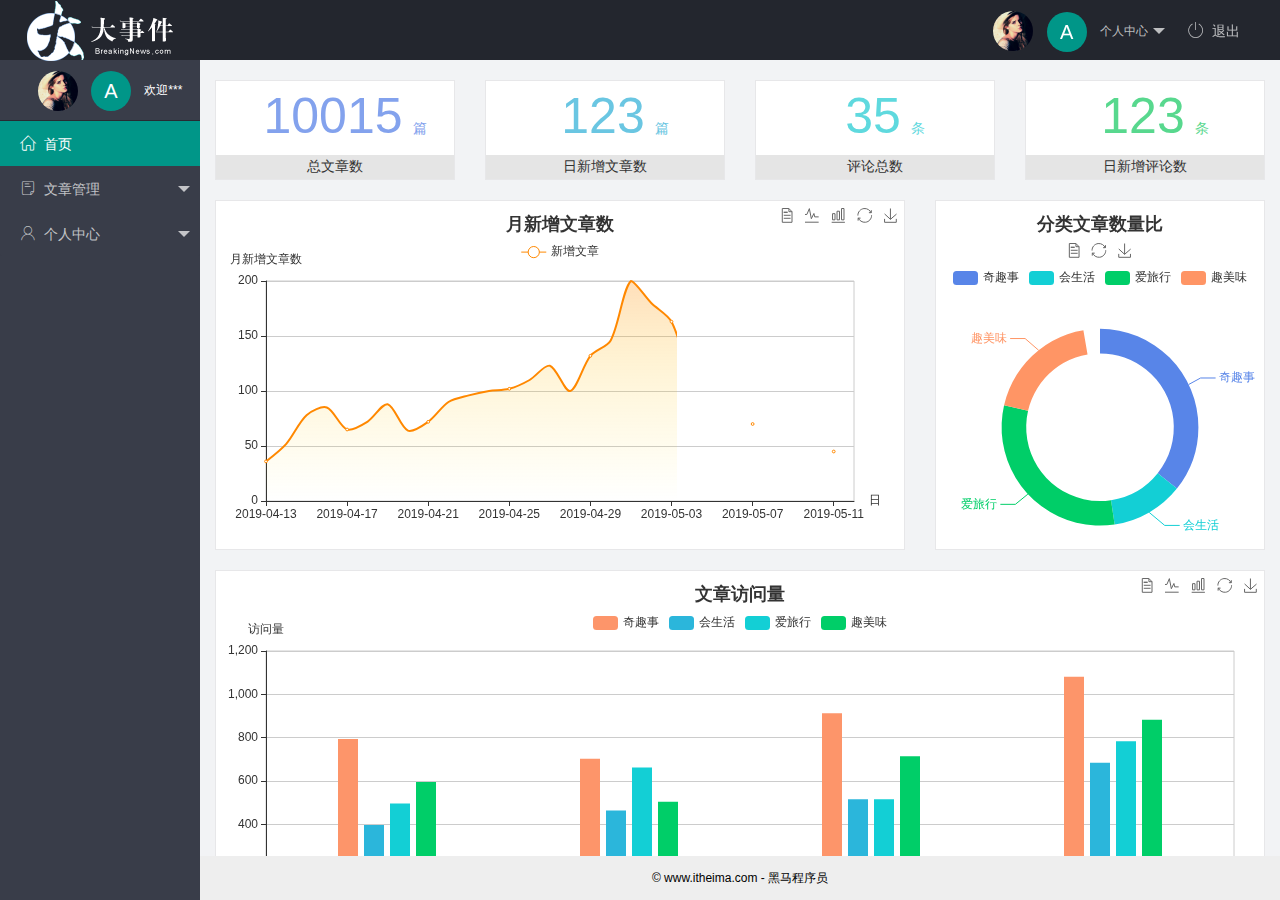
==== commit 3f15c4cc: "完成个人中心功能的开发" ====
--- a/index.html
+++ b/index.html
@@ -27,9 +27,9 @@
                         <span class="text-avatar">A</span> 个人中心
                     </a>
                     <dl class="layui-nav-child">
-                        <dd><a href="">基本资料</a></dd>
-                        <dd><a href="">更换头像</a></dd>
-                        <dd><a href="">重置密码</a></dd>
+                        <dd><a href="user/user_info.html" target="fm">基本资料</a></dd>
+                        <dd><a href="user/user_avatar.html" target="fm">更换头像</a></dd>
+                        <dd><a href="user/user_pwd.html" target="fm">重置密码</a></dd>
                     </dl>
                 </li>
                 <li class="layui-nav-item"><a href="javascript:;" id="btnLogout"><span class="iconfont">&#xe865;</span>退出</a></li>
@@ -58,9 +58,9 @@
                     <li class="layui-nav-item">
                         <a href="javascript:;"><span class="iconfont">&#xe614;</span>个人中心</a>
                         <dl class="layui-nav-child">
-                            <dd><a href="javascript:;"><i class="layui-icon layui-icon-app"></i>基本资料</a></dd>
-                            <dd><a href="javascript:;"><i class="layui-icon layui-icon-app"></i>更换头像</a></dd>
-                            <dd><a href="javascript:;"><i class="layui-icon layui-icon-app"></i>重置密码</a></dd>
+                            <dd><a href="user/user_info.html" target="fm"><i class="layui-icon layui-icon-app"></i>基本资料</a></dd>
+                            <dd><a href="user/user_avatar.html" target="fm"><i class="layui-icon layui-icon-app"></i>更换头像</a></dd>
+                            <dd><a href="user/user_pwd.html" target="fm"><i class="layui-icon layui-icon-app"></i>重置密码</a></dd>
                         </dl>
                     </li>
                 </ul>
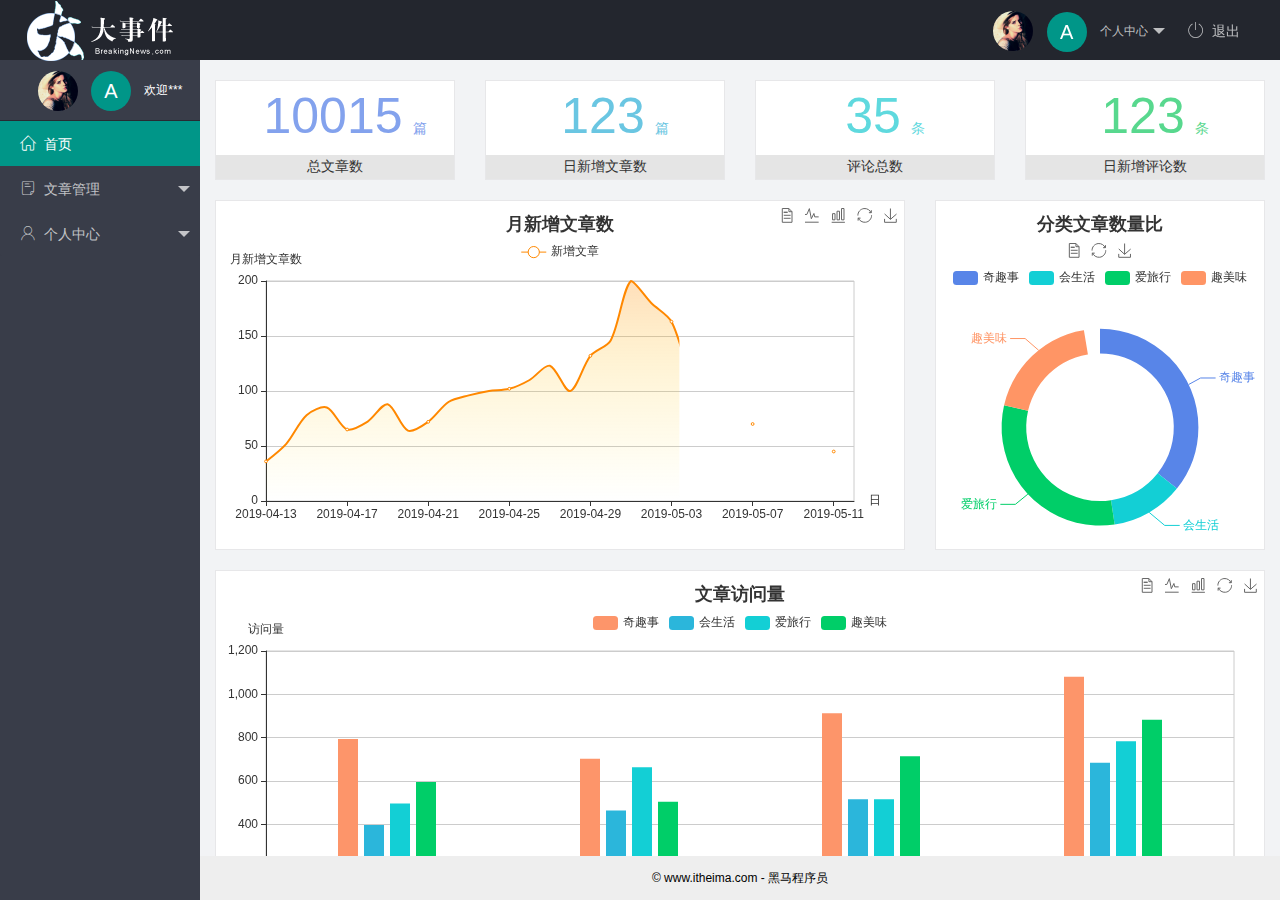
==== commit ddb38c8c: "完成文章管理相关功能的开发" ====
--- a/index.html
+++ b/index.html
@@ -45,14 +45,14 @@
                     <span class="welcome">欢迎***</span>
                 </div>
                 <!-- 左侧导航区域（可配合layui已有的垂直导航） -->
-                <ul class="layui-nav layui-nav-tree" lay-filter="test" lay-shrink="all">
+                <ul class="layui-nav layui-nav-tree" lay-shrink="all">
                     <li class="layui-nav-item layui-this"><a href="home/dashboard.html" target="fm"><span class="iconfont">&#xe6a9;</span>首页</a></li>
                     <li class="layui-nav-item">
-                        <a class="" href="javascript:;"><span class="iconfont">&#xe615;</span>文章管理</a>
+                        <a href="javascript:;"><span class="iconfont">&#xe615;</span>文章管理</a>
                         <dl class="layui-nav-child">
-                            <dd><a href="javascript:;"><i class="layui-icon layui-icon-app"></i> 文章类别</a></dd>
-                            <dd><a href="javascript:;"><i class="layui-icon layui-icon-app"></i>文章列表</a></dd>
-                            <dd><a href="javascript:;"><i class="layui-icon layui-icon-app"></i>发布文章</a></dd>
+                            <dd><a href="article/art_cate.html" target="fm"><i class="layui-icon layui-icon-app"></i> 文章类别</a></dd>
+                            <dd><a href="article/art_list.html" target="fm"><i class="layui-icon layui-icon-app art_list"></i>文章列表</a></dd>
+                            <dd><a href="article/art_pub.html" target="fm"><i class="layui-icon layui-icon-app"></i>发布文章</a></dd>
                         </dl>
                     </li>
                     <li class="layui-nav-item">
--- a/assets/css/index.css
+++ b/assets/css/index.css
@@ -14,6 +14,7 @@
 iframe {
     width: 100%;
     height: 100%;
+    overflow: scroll;
 }
 
 .layui-body {
@@ -34,6 +35,7 @@
     text-align: center;
     font-size: 12px;
     user-select: none;
+    /* 禁止里面的文字内容被选中 */
 }
 
 .layui-side-scroll .userinfo {
